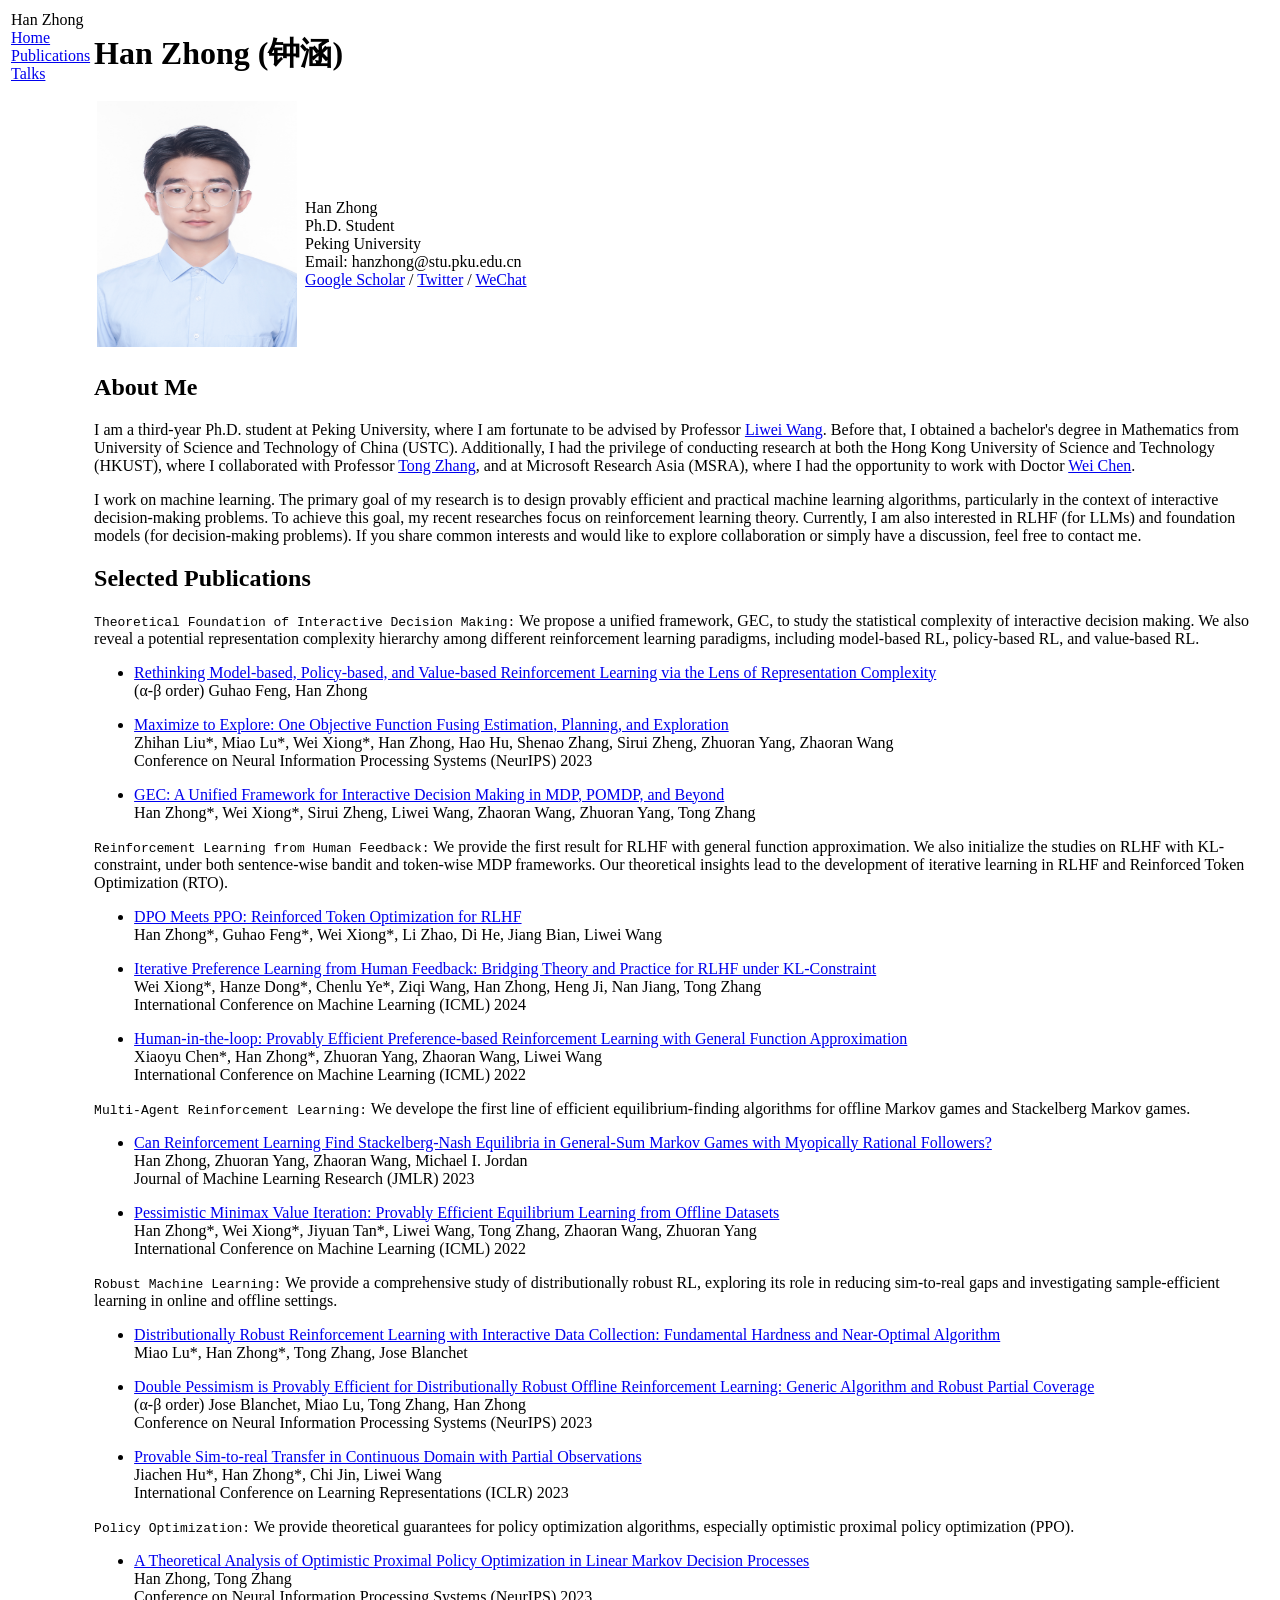
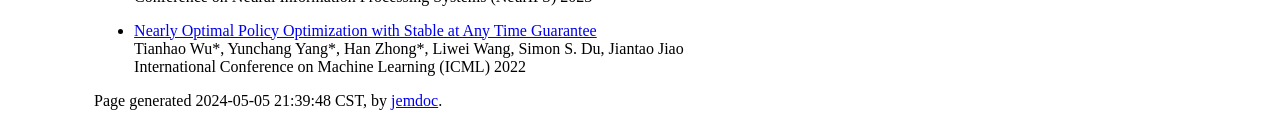
==== index.html @ 0d51f4cb "Add files via upload" ====
<!DOCTYPE html PUBLIC "-//W3C//DTD XHTML 1.1//EN"
  "http://www.w3.org/TR/xhtml11/DTD/xhtml11.dtd">
<html xmlns="http://www.w3.org/1999/xhtml" xml:lang="en">
<head>
<meta name="generator" content="jemdoc, see http://jemdoc.jaboc.net/" />
<meta http-equiv="Content-Type" content="text/html;charset=utf-8" />
<link rel="stylesheet" href="jemdoc.css" type="text/css" />
<title>Han Zhong (钟涵)</title>
</head>
<body>
<table summary="Table for page layout." id="tlayout">
<tr valign="top">
<td id="layout-menu">
<div class="menu-category">Han Zhong</div>
<div class="menu-item"><a href="index.html" class="current">Home</a></div>
<div class="menu-item"><a href="publications.html">Publications</a></div>
<div class="menu-item"><a href="talks.html">Talks</a></div>
</td>
<td id="layout-content">
<div id="toptitle">
<h1>Han Zhong (钟涵)</h1>
</div>
<table class="imgtable"><tr><td>
<img src="photo.jpg" alt="alt text" width="200px" height="246px" />&nbsp;</td>
<td align="left"><p><br /> <br />
Han Zhong <br /> 
Ph.D. Student <br /> 
Peking University <br /> 
Email: hanzhong@stu.pku.edu.cn <br /> 
<a href="https://scholar.google.com/citations?user=Bk5q_pAAAAAJ&amp;hl=en">Google Scholar</a> / <a href="https://twitter.com/han_zhong1">Twitter</a> / <a href="Wechat.jpeg">WeChat</a></p>
</td></tr></table>
<h2>About Me </h2>
<p>I am a third-year Ph.D. student at Peking University, where I am fortunate to be advised by Professor <a href="http://www.liweiwang-pku.com">Liwei Wang</a>. Before that, I obtained a bachelor's degree in Mathematics from University of Science and Technology of China (USTC). Additionally, I had the privilege of conducting research at both the Hong Kong University of Science and Technology (HKUST), where I collaborated with Professor <a href="http://tongzhang-ml.org/">Tong Zhang</a>, and at Microsoft Research Asia (MSRA), where I had the opportunity to work with Doctor <a href="https://www.microsoft.com/en-us/research/people/weic/">Wei Chen</a>.</p>
<p>I work on machine learning. The primary goal of my research is to design provably efficient and practical machine learning algorithms, particularly in the context of interactive decision-making problems. To achieve this goal, my recent researches focus on reinforcement learning theory. Currently, I am also interested in RLHF (for LLMs) and foundation models (for decision-making problems). If you share common interests and would like to explore collaboration or simply have a discussion, feel free to contact me.</p>
<h2>Selected Publications</h2>
<p><tt>Theoretical Foundation of Interactive Decision Making:</tt> We propose a unified framework, GEC, to study the statistical complexity of interactive decision making. We also reveal a potential representation complexity hierarchy among different reinforcement learning paradigms, including model-based RL, policy-based RL, and value-based RL.</p>
<ul>
<li><p><a href="https://arxiv.org/abs/2312.17248">Rethinking Model-based, Policy-based, and Value-based Reinforcement Learning via the Lens of Representation Complexity</a> <br /> 
(α-β order) Guhao Feng, Han Zhong  <br /> </p>
</li>
</ul>
<ul>
<li><p><a href="https://arxiv.org/abs/2305.18258">Maximize to Explore: One Objective Function Fusing Estimation, Planning, and Exploration</a> <br /> 
Zhihan Liu*, Miao Lu*, Wei Xiong*, Han Zhong, Hao Hu, Shenao Zhang, Sirui Zheng, Zhuoran Yang, Zhaoran Wang <br /> 
Conference on Neural Information Processing Systems (NeurIPS) 2023</p>
</li>
</ul>
<ul>
<li><p><a href="https://arxiv.org/abs/2211.01962">GEC: A Unified Framework for Interactive Decision Making in MDP, POMDP, and Beyond</a> <br />
Han Zhong*, Wei Xiong*, Sirui Zheng, Liwei Wang, Zhaoran Wang, Zhuoran Yang, Tong Zhang <br /></p>
</li>
</ul>
<p><tt>Reinforcement Learning from Human Feedback:</tt> We provide the first result for RLHF with general function approximation. We also initialize the studies on RLHF with KL-constraint, under both sentence-wise bandit and token-wise MDP frameworks. Our theoretical insights lead to the development of iterative learning in RLHF and Reinforced Token Optimization (RTO).</p>
<ul>
<li><p><a href="https://arxiv.org/abs/2404.18922">DPO Meets PPO: Reinforced Token Optimization for RLHF</a> <br /> 
Han Zhong*, Guhao Feng*, Wei Xiong*, Li Zhao, Di He, Jiang Bian, Liwei Wang <br /> </p>
</li>
</ul>
<ul>
<li><p><a href="https://arxiv.org/abs/2312.11456">Iterative Preference Learning from Human Feedback: Bridging Theory and Practice for RLHF under KL-Constraint</a> <br /> 
Wei Xiong*, Hanze Dong*, Chenlu Ye*, Ziqi Wang, Han Zhong, Heng Ji, Nan Jiang, Tong Zhang <br />
International Conference on Machine Learning (ICML) 2024 <br /></p>
</li>
</ul>
<ul>
<li><p><a href="https://arxiv.org/abs/2205.11140">Human-in-the-loop: Provably Efficient Preference-based Reinforcement Learning with General Function Approximation</a> <br /> 
Xiaoyu Chen*, Han Zhong*, Zhuoran Yang, Zhaoran Wang, Liwei Wang <br />
International Conference on Machine Learning (ICML) 2022 <br /> </p>
</li>
</ul>
<p><tt>Multi-Agent Reinforcement Learning:</tt> We develope the first line of efficient equilibrium-finding algorithms for offline Markov games and Stackelberg Markov games.</p>
<ul>
<li><p><a href="https://arxiv.org/abs/2112.13521">Can Reinforcement Learning Find Stackelberg-Nash Equilibria in General-Sum Markov Games with Myopically Rational Followers?</a> <br />
Han Zhong, Zhuoran Yang, Zhaoran Wang, Michael I. Jordan <br /> 
Journal of Machine Learning Research (JMLR) 2023 <br /></p>
</li>
</ul>
<ul>
<li><p><a href="https://arxiv.org/abs/2202.07511">Pessimistic Minimax Value Iteration: Provably Efficient Equilibrium Learning from Offline Datasets</a> <br />
Han Zhong*, Wei Xiong*, Jiyuan Tan*, Liwei Wang, Tong Zhang, Zhaoran Wang, Zhuoran Yang <br />
International Conference on Machine Learning (ICML) 2022 <br /> </p>
</li>
</ul>
<p><tt>Robust Machine Learning:</tt> We provide a comprehensive study of distributionally robust RL, exploring its role in reducing sim-to-real gaps and investigating sample-efficient learning in online and offline settings.</p>
<ul>
<li><p><a href="https://arxiv.org/abs/2404.03578">Distributionally Robust Reinforcement Learning with Interactive Data Collection: Fundamental Hardness and Near-Optimal Algorithm</a> <br /> 
Miao Lu*, Han Zhong*, Tong Zhang, Jose Blanchet <br /> </p>
</li>
</ul>
<ul>
<li><p><a href="https://arxiv.org/abs/2305.09659">Double Pessimism is Provably Efficient for Distributionally Robust Offline Reinforcement Learning: Generic Algorithm and Robust Partial Coverage</a>  <br /> 
(α-β order) Jose Blanchet, Miao Lu, Tong Zhang, Han Zhong <br /> 
Conference on Neural Information Processing Systems (NeurIPS) 2023 <br /> </p>
</li>
</ul>
<ul>
<li><p><a href="https://arxiv.org/abs/2210.15598">Provable Sim-to-real Transfer in Continuous Domain with Partial Observations</a> <br /> 
Jiachen Hu*, Han Zhong*, Chi Jin, Liwei Wang <br />
International Conference on Learning Representations (ICLR) 2023 <br /> </p>
</li>
</ul>
<p><tt>Policy Optimization:</tt> We provide theoretical guarantees for policy optimization algorithms, especially optimistic proximal policy optimization (PPO). </p>
<ul>
<li><p><a href="https://arxiv.org/abs/2305.08841">A Theoretical Analysis of Optimistic Proximal Policy Optimization in Linear Markov Decision Processes</a> <br />
Han Zhong, Tong Zhang <br /> 
Conference on Neural Information Processing Systems (NeurIPS) 2023 <br /> </p>
</li>
</ul>
<ul>
<li><p><a href="https://arxiv.org/abs/2112.10935">Nearly Optimal Policy Optimization with Stable at Any Time Guarantee</a> <br />
Tianhao Wu*, Yunchang Yang*, Han Zhong*, Liwei Wang, Simon S. Du, Jiantao Jiao <br />
International Conference on Machine Learning (ICML) 2022 </p>
</li>
</ul>
<div id="footer">
<div id="footer-text">
Page generated 2024-05-05 21:39:48 CST, by <a href="http://jemdoc.jaboc.net/">jemdoc</a>.
</div>
</div>
</td>
</tr>
</table>
</body>
</html>
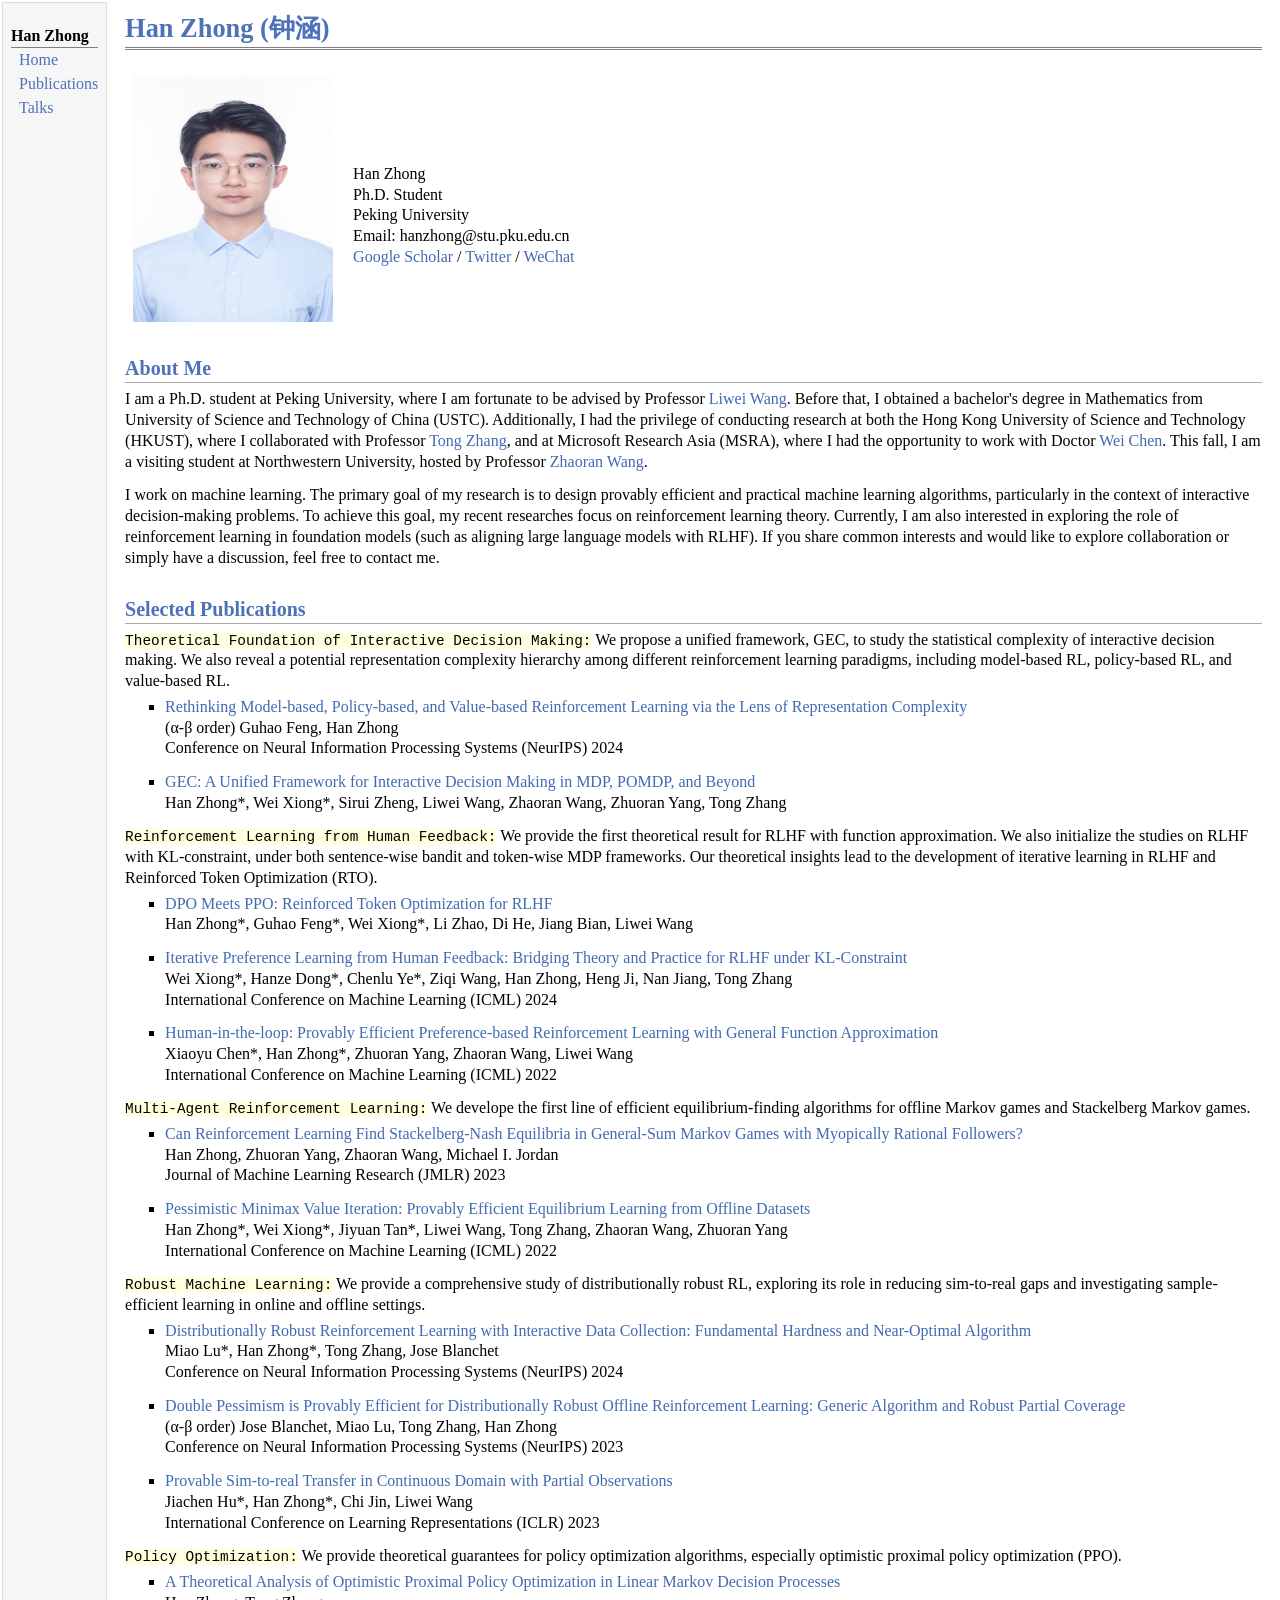
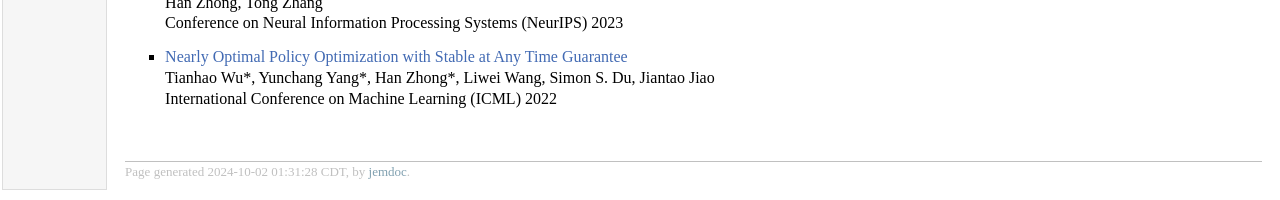
==== commit 97675f17: "Add files via upload" ====
--- a/index.html
+++ b/index.html
@@ -12,7 +12,7 @@
 <tr valign="top">
 <td id="layout-menu">
 <div class="menu-category">Han Zhong</div>
-<div class="menu-item"><a href="index.html" class="current">Home</a></div>
+<div class="menu-item"><a href="index.html">Home</a></div>
 <div class="menu-item"><a href="publications.html">Publications</a></div>
 <div class="menu-item"><a href="talks.html">Talks</a></div>
 </td>
@@ -30,19 +30,14 @@
 <a href="https://scholar.google.com/citations?user=Bk5q_pAAAAAJ&amp;hl=en">Google Scholar</a> / <a href="https://twitter.com/han_zhong1">Twitter</a> / <a href="Wechat.jpeg">WeChat</a></p>
 </td></tr></table>
 <h2>About Me </h2>
-<p>I am a third-year Ph.D. student at Peking University, where I am fortunate to be advised by Professor <a href="http://www.liweiwang-pku.com">Liwei Wang</a>. Before that, I obtained a bachelor's degree in Mathematics from University of Science and Technology of China (USTC). Additionally, I had the privilege of conducting research at both the Hong Kong University of Science and Technology (HKUST), where I collaborated with Professor <a href="http://tongzhang-ml.org/">Tong Zhang</a>, and at Microsoft Research Asia (MSRA), where I had the opportunity to work with Doctor <a href="https://www.microsoft.com/en-us/research/people/weic/">Wei Chen</a>.</p>
-<p>I work on machine learning. The primary goal of my research is to design provably efficient and practical machine learning algorithms, particularly in the context of interactive decision-making problems. To achieve this goal, my recent researches focus on reinforcement learning theory. Currently, I am also interested in RLHF (for LLMs) and foundation models (for decision-making problems). If you share common interests and would like to explore collaboration or simply have a discussion, feel free to contact me.</p>
+<p>I am a Ph.D. student at Peking University, where I am fortunate to be advised by Professor <a href="http://www.liweiwang-pku.com">Liwei Wang</a>. Before that, I obtained a bachelor's degree in Mathematics from University of Science and Technology of China (USTC). Additionally, I had the privilege of conducting research at both the Hong Kong University of Science and Technology (HKUST), where I collaborated with Professor <a href="http://tongzhang-ml.org/">Tong Zhang</a>, and at Microsoft Research Asia (MSRA), where I had the opportunity to work with Doctor <a href="https://www.microsoft.com/en-us/research/people/weic/">Wei Chen</a>. This fall, I am a visiting student at Northwestern University, hosted by Professor <a href="https://zhaoranwang.github.io/">Zhaoran Wang</a>.</p>
+<p>I work on machine learning. The primary goal of my research is to design provably efficient and practical machine learning algorithms, particularly in the context of interactive decision-making problems. To achieve this goal, my recent researches focus on reinforcement learning theory. Currently, I am also interested in exploring the role of reinforcement learning in foundation models (such as aligning large language models with RLHF). If you share common interests and would like to explore collaboration or simply have a discussion, feel free to contact me.</p>
 <h2>Selected Publications</h2>
 <p><tt>Theoretical Foundation of Interactive Decision Making:</tt> We propose a unified framework, GEC, to study the statistical complexity of interactive decision making. We also reveal a potential representation complexity hierarchy among different reinforcement learning paradigms, including model-based RL, policy-based RL, and value-based RL.</p>
 <ul>
 <li><p><a href="https://arxiv.org/abs/2312.17248">Rethinking Model-based, Policy-based, and Value-based Reinforcement Learning via the Lens of Representation Complexity</a> <br /> 
-(α-β order) Guhao Feng, Han Zhong  <br /> </p>
-</li>
-</ul>
-<ul>
-<li><p><a href="https://arxiv.org/abs/2305.18258">Maximize to Explore: One Objective Function Fusing Estimation, Planning, and Exploration</a> <br /> 
-Zhihan Liu*, Miao Lu*, Wei Xiong*, Han Zhong, Hao Hu, Shenao Zhang, Sirui Zheng, Zhuoran Yang, Zhaoran Wang <br /> 
-Conference on Neural Information Processing Systems (NeurIPS) 2023</p>
+(α-β order) Guhao Feng, Han Zhong  <br /> 
+Conference on Neural Information Processing Systems (NeurIPS) 2024 <br /> </p>
 </li>
 </ul>
 <ul>
@@ -50,7 +45,7 @@
 Han Zhong*, Wei Xiong*, Sirui Zheng, Liwei Wang, Zhaoran Wang, Zhuoran Yang, Tong Zhang <br /></p>
 </li>
 </ul>
-<p><tt>Reinforcement Learning from Human Feedback:</tt> We provide the first result for RLHF with general function approximation. We also initialize the studies on RLHF with KL-constraint, under both sentence-wise bandit and token-wise MDP frameworks. Our theoretical insights lead to the development of iterative learning in RLHF and Reinforced Token Optimization (RTO).</p>
+<p><tt>Reinforcement Learning from Human Feedback:</tt> We provide the first theoretical result for RLHF with function approximation. We also initialize the studies on RLHF with KL-constraint, under both sentence-wise bandit and token-wise MDP frameworks. Our theoretical insights lead to the development of iterative learning in RLHF and Reinforced Token Optimization (RTO).</p>
 <ul>
 <li><p><a href="https://arxiv.org/abs/2404.18922">DPO Meets PPO: Reinforced Token Optimization for RLHF</a> <br /> 
 Han Zhong*, Guhao Feng*, Wei Xiong*, Li Zhao, Di He, Jiang Bian, Liwei Wang <br /> </p>
@@ -84,7 +79,8 @@
 <p><tt>Robust Machine Learning:</tt> We provide a comprehensive study of distributionally robust RL, exploring its role in reducing sim-to-real gaps and investigating sample-efficient learning in online and offline settings.</p>
 <ul>
 <li><p><a href="https://arxiv.org/abs/2404.03578">Distributionally Robust Reinforcement Learning with Interactive Data Collection: Fundamental Hardness and Near-Optimal Algorithm</a> <br /> 
-Miao Lu*, Han Zhong*, Tong Zhang, Jose Blanchet <br /> </p>
+Miao Lu*, Han Zhong*, Tong Zhang, Jose Blanchet <br /> 
+Conference on Neural Information Processing Systems (NeurIPS) 2024 <br /> </p>
 </li>
 </ul>
 <ul>
@@ -114,7 +110,7 @@
 </ul>
 <div id="footer">
 <div id="footer-text">
-Page generated 2024-05-05 21:39:48 CST, by <a href="http://jemdoc.jaboc.net/">jemdoc</a>.
+Page generated 2024-10-02 01:31:28 CDT, by <a href="http://jemdoc.jaboc.net/">jemdoc</a>.
 </div>
 </div>
 </td>
--- a/jemdoc.css
+++ b/jemdoc.css
@@ -0,0 +1,367 @@
+/* Default css file for jemdoc. */
+
+table#tlayout {
+    border: none;
+    border-collapse: separate;
+    background: white;
+}
+
+body {
+	background: white;
+	font-family: Georgia, serif;
+	padding-bottom: 8px;
+	margin: 0;
+}
+
+#layout-menu {
+	background: #f6f6f6;
+	border: 1px solid #dddddd;
+	padding-top: 0.5em;
+	padding-left: 8px;
+	padding-right: 8px;
+	font-size: 1.0em;
+	width: auto;
+	white-space: nowrap;
+    text-align: left;
+    vertical-align: top;
+}
+
+#layout-menu td {
+	background: #f4f4f4;
+    vertical-align: top;
+}
+
+#layout-content {
+	padding-top: 0.0em;
+	padding-left: 1.0em;
+	padding-right: 1.0em;
+    border: none;
+    background: white;
+    text-align: left;
+    vertical-align: top;
+}
+
+#layout-menu a {
+	line-height: 1.5em;
+	margin-left: 0.5em;
+}
+
+tt {
+    background: #ffffdd;
+}
+
+pre, tt {
+	font-size: 90%;
+	font-family: monaco, monospace;
+}
+
+a, a > tt {
+	color: #426ab3;
+	text-decoration: none;
+}
+
+a:hover {
+	border-bottom: 1px gray dotted;
+}
+
+#layout-menu a.current:link, #layout-menu a.current:visited {
+	color: #444693;
+	border-bottom: 1px gray solid;
+}
+#layout-menu a:link, #layout-menu a:visited, #layout-menu a:hover {
+	color: #4e72b8;
+	text-decoration: none;
+}
+#layout-menu a:hover {
+	text-decoration: none;
+}
+
+div.menu-category {
+	border-bottom: 1px solid gray;
+	margin-top: 0.8em;
+	padding-top: 0.2em;
+	padding-bottom: 0.1em;
+	font-weight: bold;
+}
+
+div.menu-item {
+	padding-left: 16px;
+	text-indent: -16px;
+}
+
+div#toptitle {
+	padding-bottom: 0.2em;
+	margin-bottom: 1.5em;
+	border-bottom: 3px double gray;
+}
+
+/* Reduce space if we begin the page with a title. */
+div#toptitle + h2, div#toptitle + h3 {
+	margin-top: -0.7em;
+}
+
+div#subtitle {
+	margin-top: 0.0em;
+	margin-bottom: 0.0em;
+	padding-top: 0em;
+	padding-bottom: 0.1em;
+}
+
+em {
+	font-style: italic;
+}
+
+strong {
+	font-weight: bold;
+}
+
+
+h1, h2, h3 {
+	color: #4e72b8;
+	margin-top: 0.7em;
+	margin-bottom: 0.3em;
+	padding-bottom: 0.2em;
+	line-height: 1.0;
+	padding-top: 0.5em;
+	border-bottom: 1px solid #aaaaaa;
+}
+
+h1 {
+	font-size: 165%;
+}
+
+h2 {
+	padding-top: 0.8em;
+	font-size: 125%;
+}
+
+h2 + h3 {
+    padding-top: 0.2em;
+}
+
+h3 {
+	font-size: 110%;
+	border-bottom: none;
+}
+
+p {
+	margin-top: 0.0em;
+	margin-bottom: 0.8em;
+	padding: 0;
+	line-height: 1.3;
+}
+
+pre {
+	padding: 0;
+	margin: 0;
+}
+
+div#footer {
+	font-size: small;
+	border-top: 1px solid #c0c0c0;
+	padding-top: 0.1em;
+	margin-top: 4.0em;
+	color: #c0c0c0;
+}
+
+div#footer a {
+	color: #80a0b0;
+}
+
+div#footer-text {
+	float: left;
+	padding-bottom: 8px;
+}
+
+ul, ol, dl {
+	margin-top: 0.2em;
+	padding-top: 0;
+	margin-bottom: 0.8em;
+}
+
+dt {
+	margin-top: 0.5em;
+	margin-bottom: 0;
+}
+
+dl {
+	margin-left: 20px;
+}
+
+dd {
+	color: #222222;
+}
+
+dd > *:first-child {
+	margin-top: 0;
+}
+
+ul {
+	list-style-position: outside;
+	list-style-type: square;
+}
+
+p + ul, p + ol {
+	margin-top: -0.5em;
+}
+
+li ul, li ol {
+	margin-top: -0.3em;
+}
+
+ol {
+	list-style-position: outside;
+	list-style-type: decimal;
+}
+
+li p, dd p {
+	margin-bottom: 0.3em;
+}
+
+
+ol ol {
+	list-style-type: lower-alpha;
+}
+
+ol ol ol {
+	list-style-type: lower-roman;
+}
+
+p + div.codeblock {
+	margin-top: -0.6em;
+}
+
+div.codeblock, div.infoblock {
+	margin-right: 0%;
+	margin-top: 1.2em;
+	margin-bottom: 1.3em;
+}
+
+div.blocktitle {
+	font-weight: bold;
+	color: #c63c26;
+	margin-top: 1.2em;
+	margin-bottom: 0.1em;
+}
+
+div.blockcontent {
+	border: 1px solid silver;
+	padding: 0.3em 0.5em;
+}
+
+div.infoblock > div.blockcontent {
+	background: #ffffee;
+}
+
+div.blockcontent p + ul, div.blockcontent p + ol {
+	margin-top: 0.4em;
+}
+
+div.infoblock p {
+	margin-bottom: 0em;
+}
+
+div.infoblock li p, div.infoblock dd p {
+	margin-bottom: 0.5em;
+}
+
+div.infoblock p + p {
+	margin-top: 0.8em;
+}
+
+div.codeblock > div.blockcontent {
+	background: #f6f6f6;
+}
+
+span.pycommand {
+	color: #000070;
+}
+
+span.statement {
+	color: #008800;
+}
+span.builtin {
+	color: #000088;
+}
+span.special {
+	color: #990000;
+}
+span.operator {
+	color: #880000;
+}
+span.error {
+	color: #aa0000;
+}
+span.comment, span.comment > *, span.string, span.string > * {
+	color: #606060;
+}
+
+@media print {
+	#layout-menu { display: none; }
+}
+
+#fwtitle {
+	margin: 2px;
+}
+
+#fwtitle #toptitle {
+	padding-left: 0.5em;
+	margin-bottom: 0.5em;
+}
+
+#layout-content h1:first-child, #layout-content h2:first-child, #layout-content h3:first-child {
+	margin-top: -0.7em;
+}
+
+div#toptitle h1, #layout-content div#toptitle h1 {
+	margin-bottom: 0.0em;
+	padding-bottom: 0.1em;
+	padding-top: 0;
+	margin-top: 0.5em;
+	border-bottom: none;
+}
+
+img.eq {
+	padding: 0;
+	padding-left: 0.1em;
+	padding-right: 0.1em;
+	margin: 0;
+}
+
+img.eqwl {
+	padding-left: 2em;
+	padding-top: 0.6em;
+	padding-bottom: 0.2em;
+	margin: 0;
+}
+
+table {
+    border: 2px solid black;
+    border-collapse: collapse;
+}
+
+td {
+    padding: 2px;
+    padding-left: 0.5em;
+    padding-right: 0.5em;
+    text-align: center;
+    border: 1px solid gray;
+}
+
+table + table {
+    margin-top: 1em;
+}
+
+tr.heading {
+    font-weight: bold;
+    border-bottom: 2px solid black;
+}
+
+img {
+    border: none;
+}
+
+table.imgtable, table.imgtable td {
+    border: none;
+    text-align: left;
+}
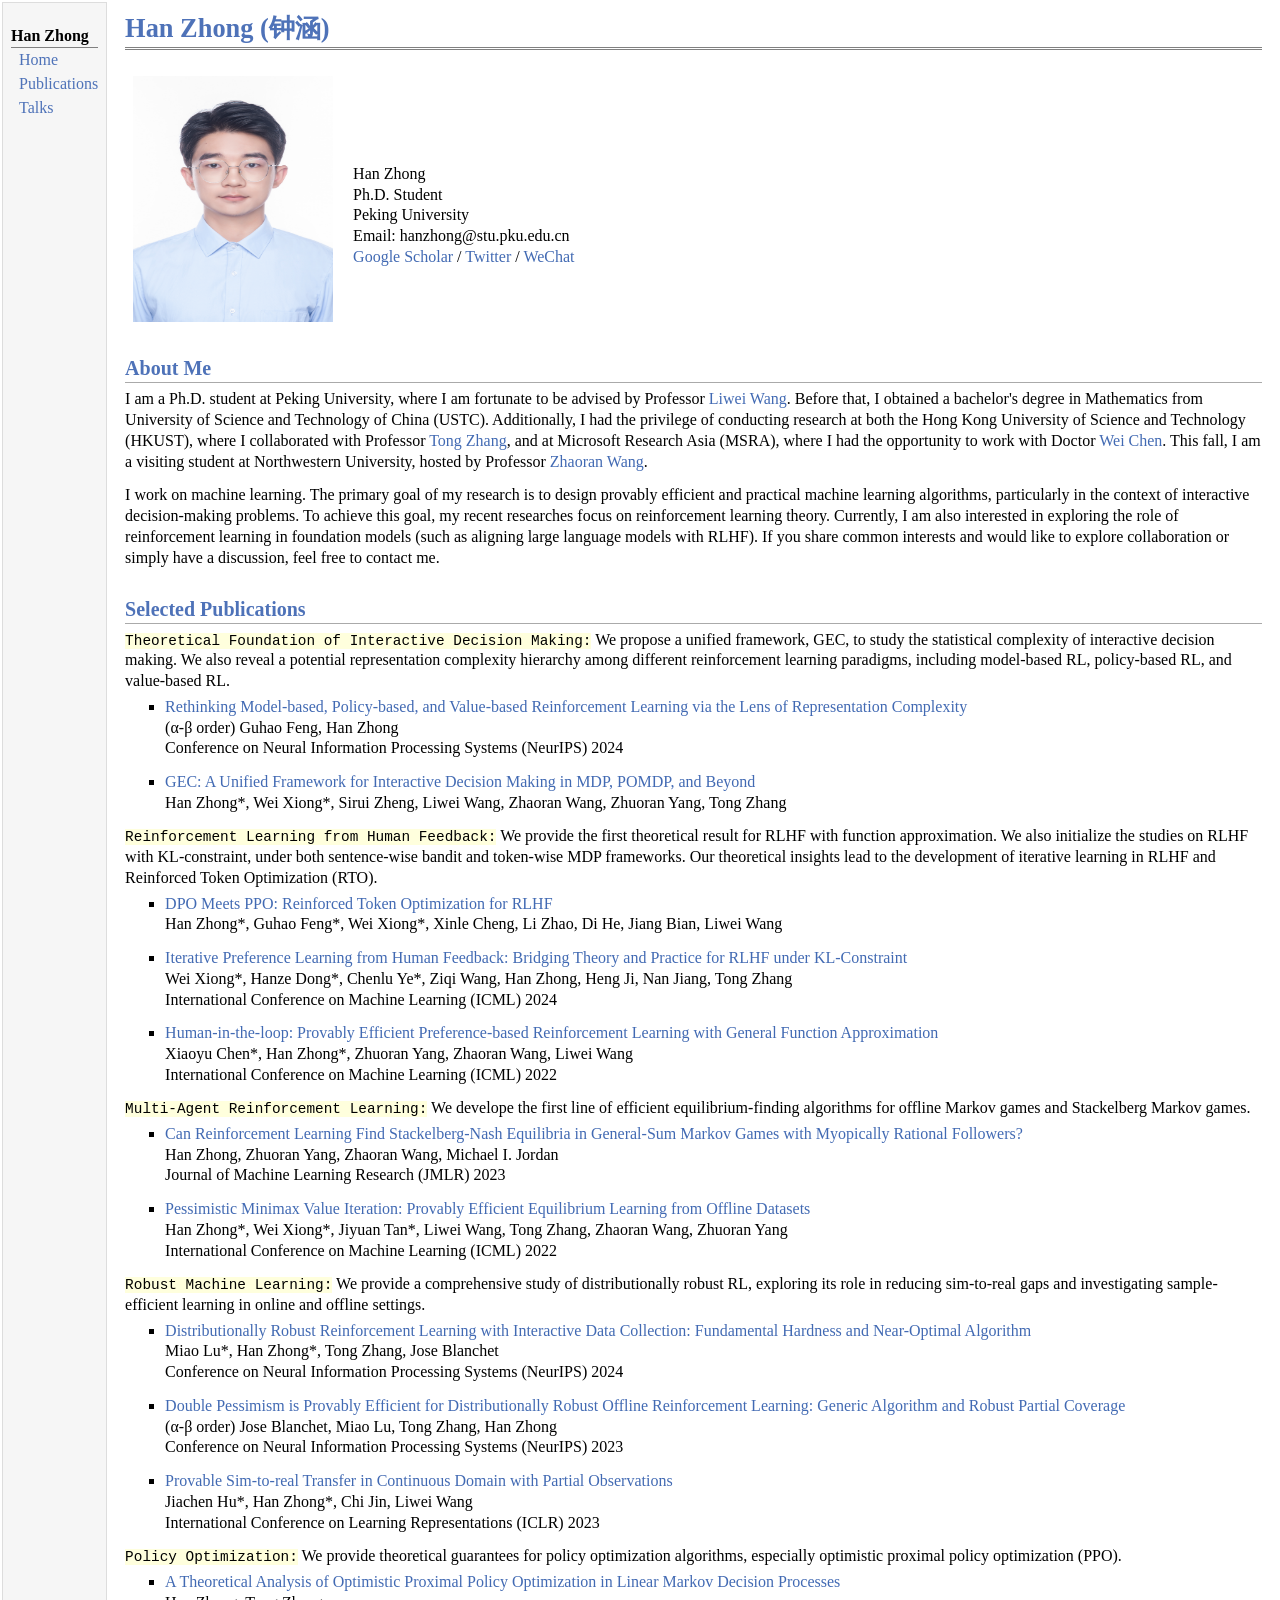
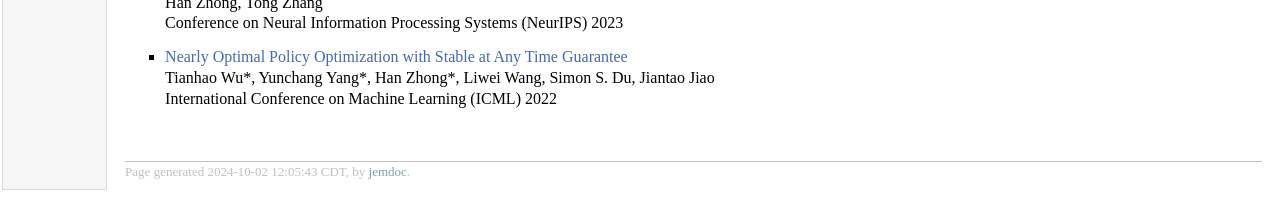
==== commit f6a2e5c4: "Add files via upload" ====
--- a/index.html
+++ b/index.html
@@ -48,7 +48,7 @@
 <p><tt>Reinforcement Learning from Human Feedback:</tt> We provide the first theoretical result for RLHF with function approximation. We also initialize the studies on RLHF with KL-constraint, under both sentence-wise bandit and token-wise MDP frameworks. Our theoretical insights lead to the development of iterative learning in RLHF and Reinforced Token Optimization (RTO).</p>
 <ul>
 <li><p><a href="https://arxiv.org/abs/2404.18922">DPO Meets PPO: Reinforced Token Optimization for RLHF</a> <br /> 
-Han Zhong*, Guhao Feng*, Wei Xiong*, Li Zhao, Di He, Jiang Bian, Liwei Wang <br /> </p>
+Han Zhong*, Guhao Feng*, Wei Xiong*, Xinle Cheng, Li Zhao, Di He, Jiang Bian, Liwei Wang <br /> </p>
 </li>
 </ul>
 <ul>
@@ -110,7 +110,7 @@
 </ul>
 <div id="footer">
 <div id="footer-text">
-Page generated 2024-10-02 01:31:28 CDT, by <a href="http://jemdoc.jaboc.net/">jemdoc</a>.
+Page generated 2024-10-02 12:05:43 CDT, by <a href="http://jemdoc.jaboc.net/">jemdoc</a>.
 </div>
 </div>
 </td>
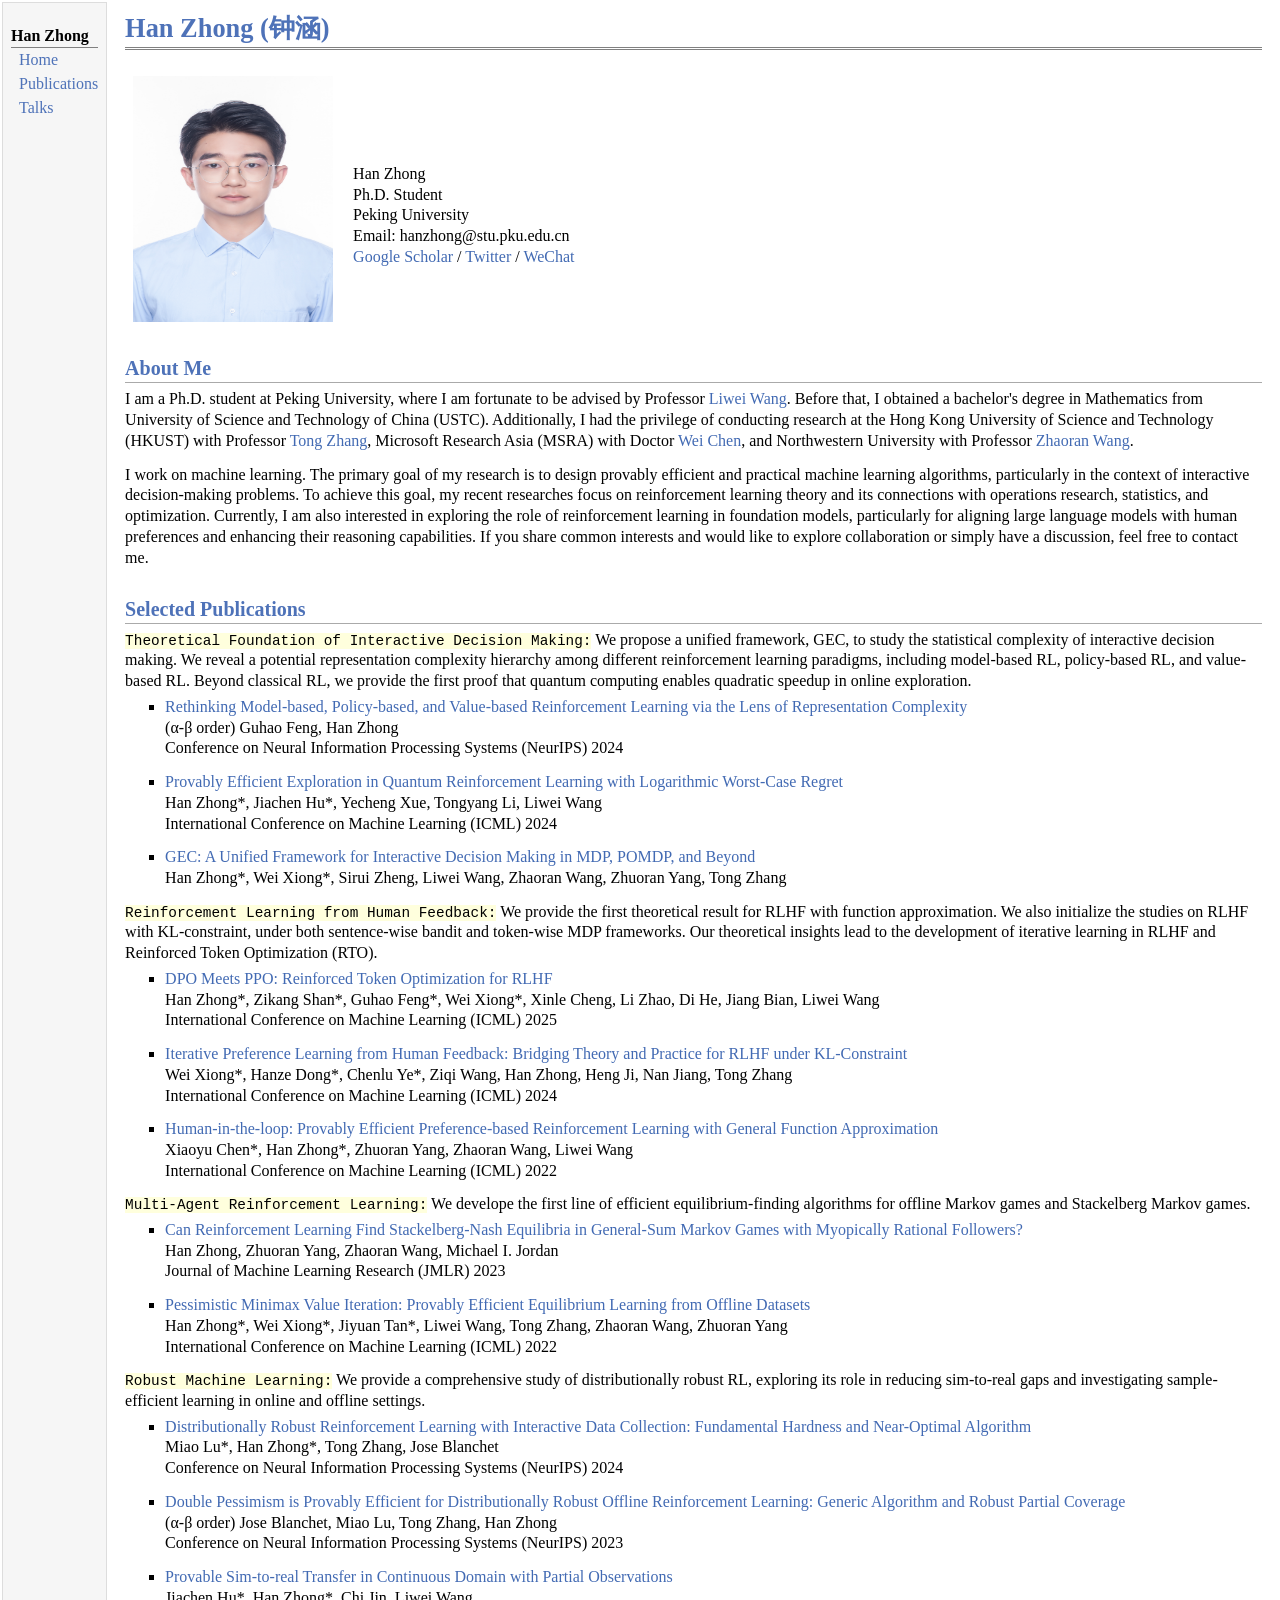
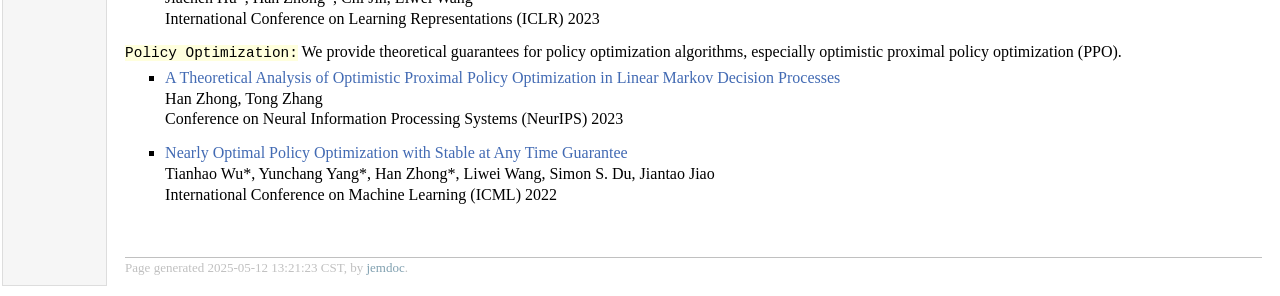
==== commit 48f0ccec: "Add files via upload" ====
--- a/index.html
+++ b/index.html
@@ -30,14 +30,20 @@
 <a href="https://scholar.google.com/citations?user=Bk5q_pAAAAAJ&amp;hl=en">Google Scholar</a> / <a href="https://twitter.com/han_zhong1">Twitter</a> / <a href="Wechat.jpeg">WeChat</a></p>
 </td></tr></table>
 <h2>About Me </h2>
-<p>I am a Ph.D. student at Peking University, where I am fortunate to be advised by Professor <a href="http://www.liweiwang-pku.com">Liwei Wang</a>. Before that, I obtained a bachelor's degree in Mathematics from University of Science and Technology of China (USTC). Additionally, I had the privilege of conducting research at both the Hong Kong University of Science and Technology (HKUST), where I collaborated with Professor <a href="http://tongzhang-ml.org/">Tong Zhang</a>, and at Microsoft Research Asia (MSRA), where I had the opportunity to work with Doctor <a href="https://www.microsoft.com/en-us/research/people/weic/">Wei Chen</a>. This fall, I am a visiting student at Northwestern University, hosted by Professor <a href="https://zhaoranwang.github.io/">Zhaoran Wang</a>.</p>
-<p>I work on machine learning. The primary goal of my research is to design provably efficient and practical machine learning algorithms, particularly in the context of interactive decision-making problems. To achieve this goal, my recent researches focus on reinforcement learning theory. Currently, I am also interested in exploring the role of reinforcement learning in foundation models (such as aligning large language models with RLHF). If you share common interests and would like to explore collaboration or simply have a discussion, feel free to contact me.</p>
+<p>I am a Ph.D. student at Peking University, where I am fortunate to be advised by Professor <a href="http://www.liweiwang-pku.com">Liwei Wang</a>. Before that, I obtained a bachelor's degree in Mathematics from University of Science and Technology of China (USTC). Additionally, I had the privilege of conducting research at the Hong Kong University of Science and Technology (HKUST) with Professor <a href="http://tongzhang-ml.org/">Tong Zhang</a>, Microsoft Research Asia (MSRA) with Doctor <a href="https://www.microsoft.com/en-us/research/people/weic/">Wei Chen</a>, and Northwestern University with Professor <a href="https://zhaoranwang.github.io/">Zhaoran Wang</a>.</p>
+<p>I work on machine learning. The primary goal of my research is to design provably efficient and practical machine learning algorithms, particularly in the context of interactive decision-making problems. To achieve this goal, my recent researches focus on reinforcement learning theory and its connections with operations research, statistics, and optimization. Currently, I am also interested in exploring the role of reinforcement learning in foundation models, particularly for aligning large language models with human preferences and enhancing their reasoning capabilities. If you share common interests and would like to explore collaboration or simply have a discussion, feel free to contact me.</p>
 <h2>Selected Publications</h2>
-<p><tt>Theoretical Foundation of Interactive Decision Making:</tt> We propose a unified framework, GEC, to study the statistical complexity of interactive decision making. We also reveal a potential representation complexity hierarchy among different reinforcement learning paradigms, including model-based RL, policy-based RL, and value-based RL.</p>
+<p><tt>Theoretical Foundation of Interactive Decision Making:</tt> We propose a unified framework, GEC, to study the statistical complexity of interactive decision making. We reveal a potential representation complexity hierarchy among different reinforcement learning paradigms, including model-based RL, policy-based RL, and value-based RL. Beyond classical RL, we provide the first proof that quantum computing enables quadratic speedup in online exploration.</p>
 <ul>
 <li><p><a href="https://arxiv.org/abs/2312.17248">Rethinking Model-based, Policy-based, and Value-based Reinforcement Learning via the Lens of Representation Complexity</a> <br /> 
 (α-β order) Guhao Feng, Han Zhong  <br /> 
 Conference on Neural Information Processing Systems (NeurIPS) 2024 <br /> </p>
+</li>
+</ul>
+<ul>
+<li><p><a href="https://arxiv.org/abs/2302.10796">Provably Efficient Exploration in Quantum Reinforcement Learning with Logarithmic Worst-Case Regret</a> <br /> 
+Han Zhong*, Jiachen Hu*, Yecheng Xue, Tongyang Li, Liwei Wang <br /> 
+International Conference on Machine Learning (ICML) 2024 <br /> </p>
 </li>
 </ul>
 <ul>
@@ -48,7 +54,8 @@
 <p><tt>Reinforcement Learning from Human Feedback:</tt> We provide the first theoretical result for RLHF with function approximation. We also initialize the studies on RLHF with KL-constraint, under both sentence-wise bandit and token-wise MDP frameworks. Our theoretical insights lead to the development of iterative learning in RLHF and Reinforced Token Optimization (RTO).</p>
 <ul>
 <li><p><a href="https://arxiv.org/abs/2404.18922">DPO Meets PPO: Reinforced Token Optimization for RLHF</a> <br /> 
-Han Zhong*, Guhao Feng*, Wei Xiong*, Xinle Cheng, Li Zhao, Di He, Jiang Bian, Liwei Wang <br /> </p>
+Han Zhong*, Zikang Shan*, Guhao Feng*, Wei Xiong*, Xinle Cheng, Li Zhao, Di He, Jiang Bian, Liwei Wang <br /> 
+International Conference on Machine Learning (ICML) 2025 <br /> </p>
 </li>
 </ul>
 <ul>
@@ -65,7 +72,7 @@
 </ul>
 <p><tt>Multi-Agent Reinforcement Learning:</tt> We develope the first line of efficient equilibrium-finding algorithms for offline Markov games and Stackelberg Markov games.</p>
 <ul>
-<li><p><a href="https://arxiv.org/abs/2112.13521">Can Reinforcement Learning Find Stackelberg-Nash Equilibria in General-Sum Markov Games with Myopically Rational Followers?</a> <br />
+<li><p><a href="https://www.jmlr.org/papers/volume24/22-0203/22-0203.pdf">Can Reinforcement Learning Find Stackelberg-Nash Equilibria in General-Sum Markov Games with Myopically Rational Followers?</a> <br />
 Han Zhong, Zhuoran Yang, Zhaoran Wang, Michael I. Jordan <br /> 
 Journal of Machine Learning Research (JMLR) 2023 <br /></p>
 </li>
@@ -110,7 +117,7 @@
 </ul>
 <div id="footer">
 <div id="footer-text">
-Page generated 2024-10-02 12:05:43 CDT, by <a href="http://jemdoc.jaboc.net/">jemdoc</a>.
+Page generated 2025-05-12 13:21:23 CST, by <a href="http://jemdoc.jaboc.net/">jemdoc</a>.
 </div>
 </div>
 </td>
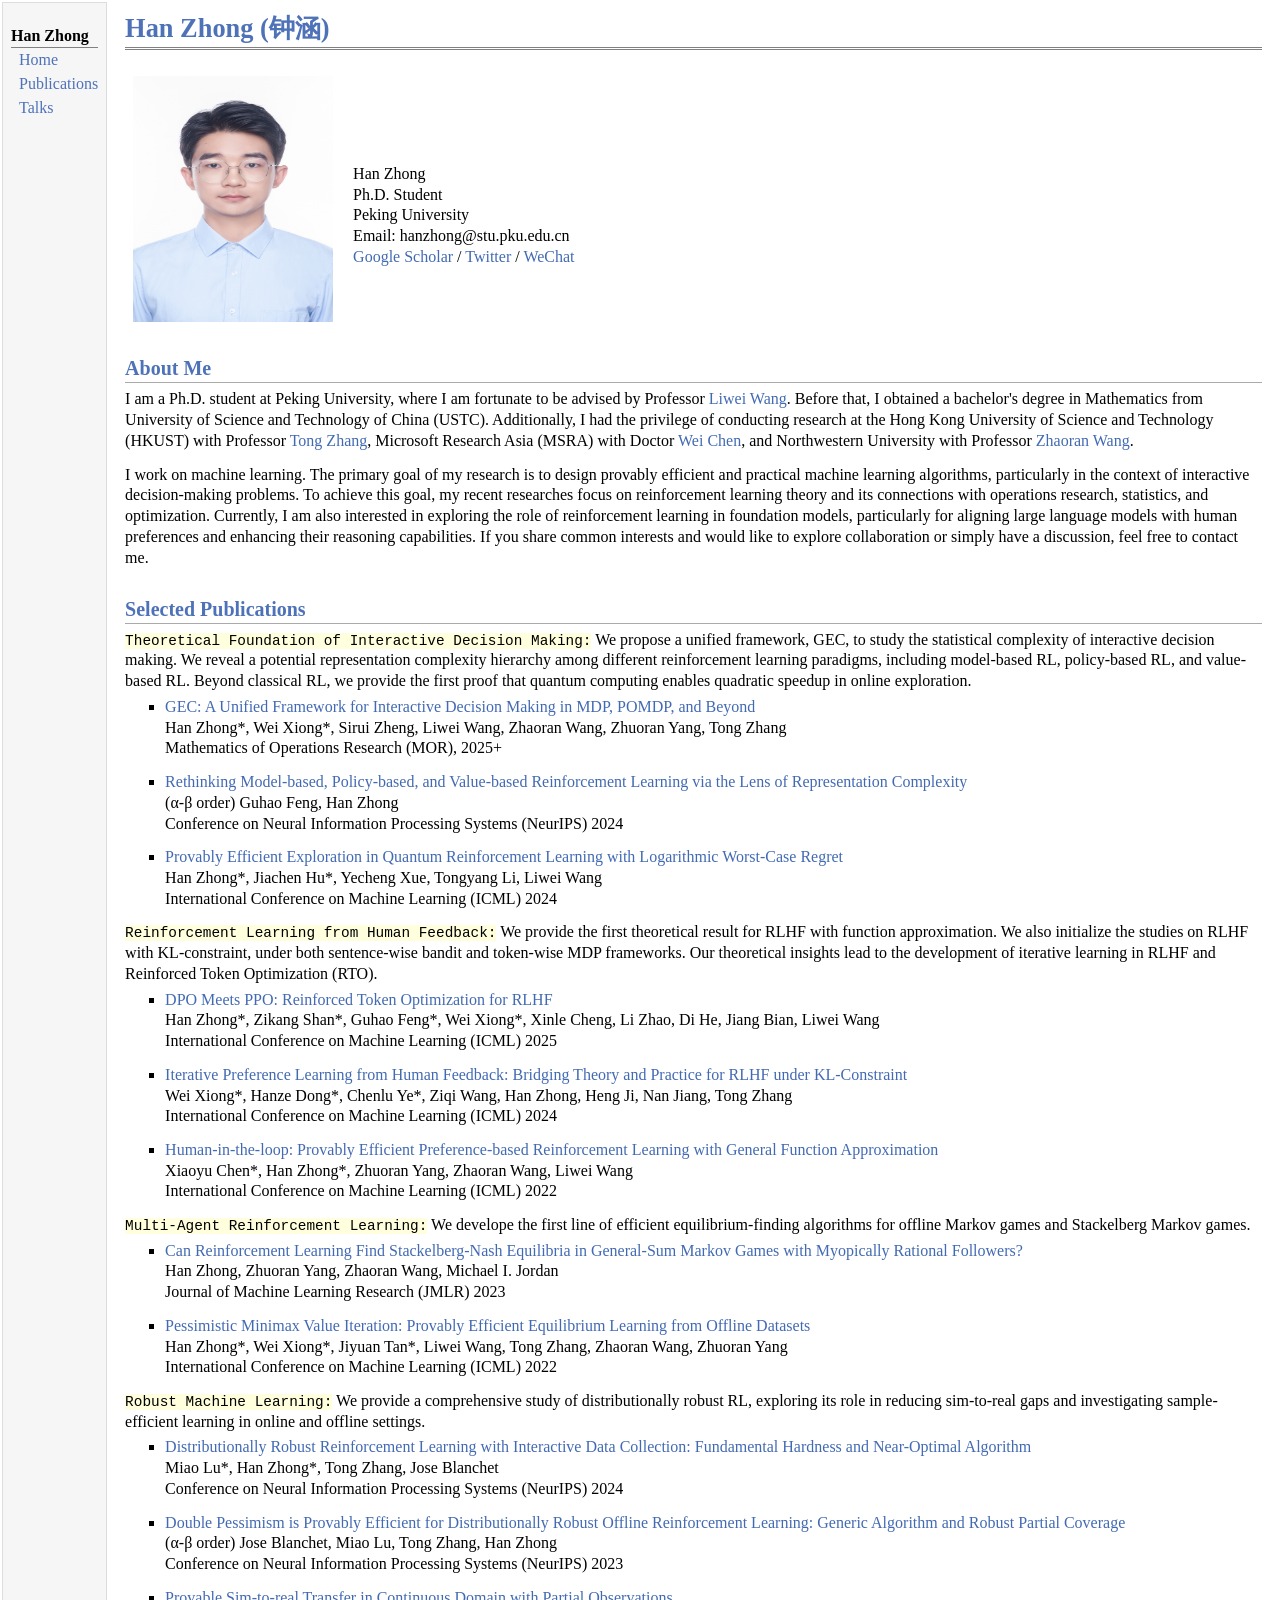
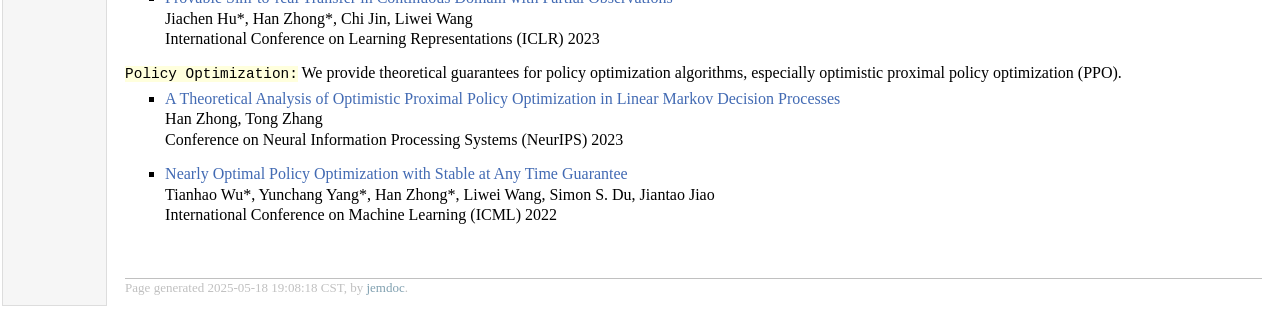
==== commit 2be56e69: "Add files via upload" ====
--- a/index.html
+++ b/index.html
@@ -35,6 +35,12 @@
 <h2>Selected Publications</h2>
 <p><tt>Theoretical Foundation of Interactive Decision Making:</tt> We propose a unified framework, GEC, to study the statistical complexity of interactive decision making. We reveal a potential representation complexity hierarchy among different reinforcement learning paradigms, including model-based RL, policy-based RL, and value-based RL. Beyond classical RL, we provide the first proof that quantum computing enables quadratic speedup in online exploration.</p>
 <ul>
+<li><p><a href="https://arxiv.org/abs/2211.01962">GEC: A Unified Framework for Interactive Decision Making in MDP, POMDP, and Beyond</a> <br />
+Han Zhong*, Wei Xiong*, Sirui Zheng, Liwei Wang, Zhaoran Wang, Zhuoran Yang, Tong Zhang <br />
+Mathematics of Operations Research (MOR), 2025+ <br /></p>
+</li>
+</ul>
+<ul>
 <li><p><a href="https://arxiv.org/abs/2312.17248">Rethinking Model-based, Policy-based, and Value-based Reinforcement Learning via the Lens of Representation Complexity</a> <br /> 
 (α-β order) Guhao Feng, Han Zhong  <br /> 
 Conference on Neural Information Processing Systems (NeurIPS) 2024 <br /> </p>
@@ -43,12 +49,7 @@
 <ul>
 <li><p><a href="https://arxiv.org/abs/2302.10796">Provably Efficient Exploration in Quantum Reinforcement Learning with Logarithmic Worst-Case Regret</a> <br /> 
 Han Zhong*, Jiachen Hu*, Yecheng Xue, Tongyang Li, Liwei Wang <br /> 
-International Conference on Machine Learning (ICML) 2024 <br /> </p>
-</li>
-</ul>
-<ul>
-<li><p><a href="https://arxiv.org/abs/2211.01962">GEC: A Unified Framework for Interactive Decision Making in MDP, POMDP, and Beyond</a> <br />
-Han Zhong*, Wei Xiong*, Sirui Zheng, Liwei Wang, Zhaoran Wang, Zhuoran Yang, Tong Zhang <br /></p>
+International Conference on Machine Learning (ICML) 2024 </p>
 </li>
 </ul>
 <p><tt>Reinforcement Learning from Human Feedback:</tt> We provide the first theoretical result for RLHF with function approximation. We also initialize the studies on RLHF with KL-constraint, under both sentence-wise bandit and token-wise MDP frameworks. Our theoretical insights lead to the development of iterative learning in RLHF and Reinforced Token Optimization (RTO).</p>
@@ -117,7 +118,7 @@
 </ul>
 <div id="footer">
 <div id="footer-text">
-Page generated 2025-05-12 13:21:23 CST, by <a href="http://jemdoc.jaboc.net/">jemdoc</a>.
+Page generated 2025-05-18 19:08:18 CST, by <a href="http://jemdoc.jaboc.net/">jemdoc</a>.
 </div>
 </div>
 </td>
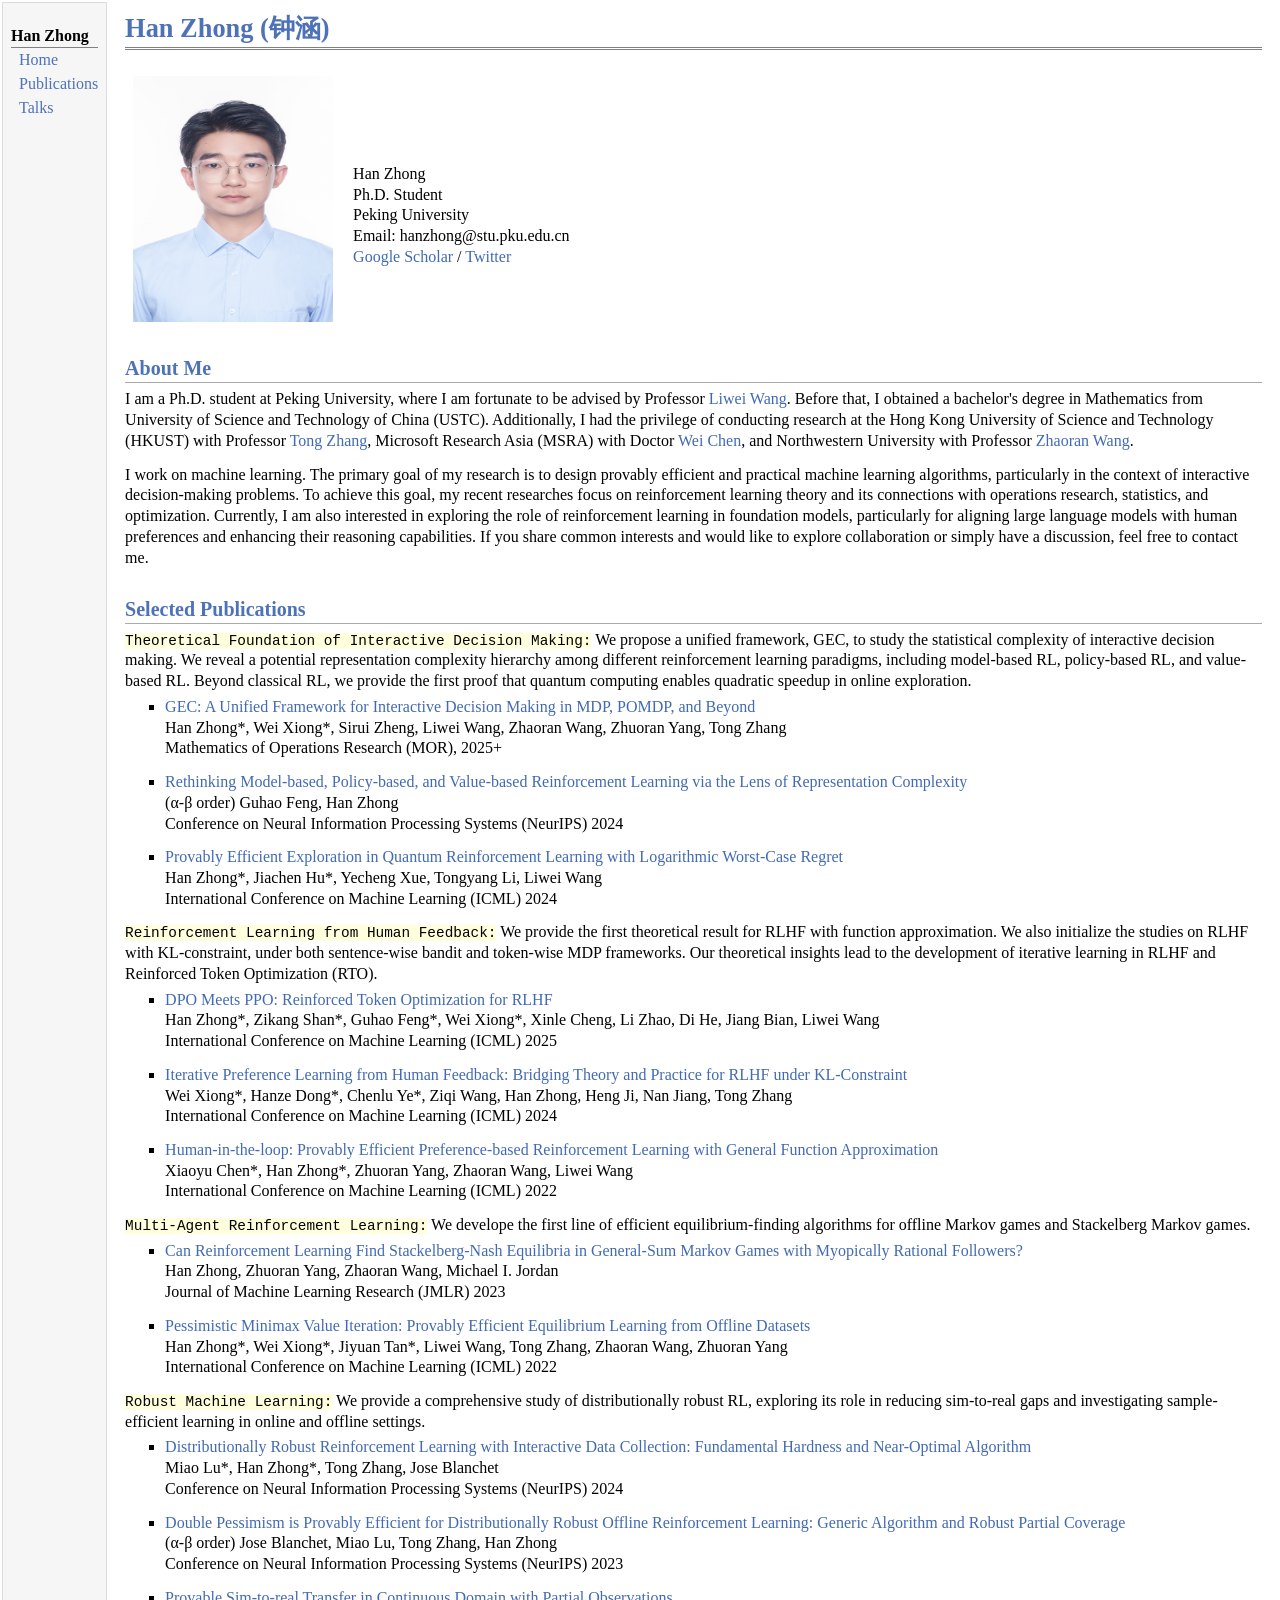
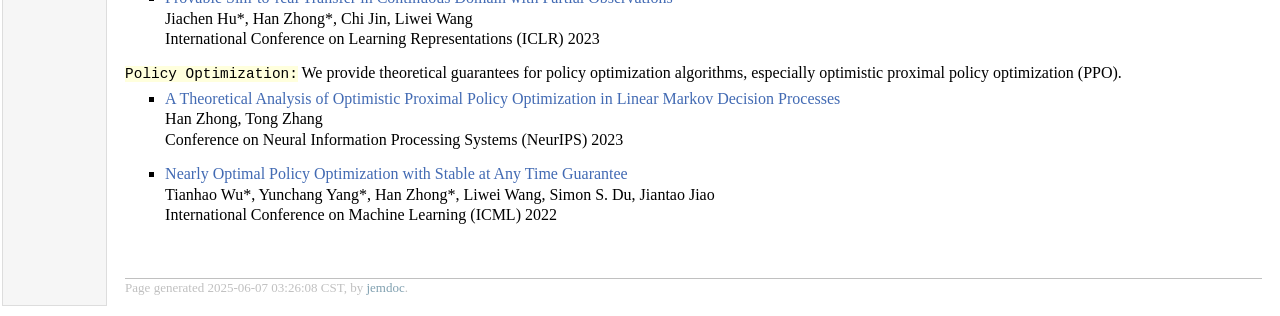
==== commit 4859b905: "Add files via upload" ====
--- a/index.html
+++ b/index.html
@@ -27,7 +27,7 @@
 Ph.D. Student <br /> 
 Peking University <br /> 
 Email: hanzhong@stu.pku.edu.cn <br /> 
-<a href="https://scholar.google.com/citations?user=Bk5q_pAAAAAJ&amp;hl=en">Google Scholar</a> / <a href="https://twitter.com/han_zhong1">Twitter</a> / <a href="Wechat.jpeg">WeChat</a></p>
+<a href="https://scholar.google.com/citations?user=Bk5q_pAAAAAJ&amp;hl=en">Google Scholar</a> / <a href="https://twitter.com/han_zhong1">Twitter</a> </p>
 </td></tr></table>
 <h2>About Me </h2>
 <p>I am a Ph.D. student at Peking University, where I am fortunate to be advised by Professor <a href="http://www.liweiwang-pku.com">Liwei Wang</a>. Before that, I obtained a bachelor's degree in Mathematics from University of Science and Technology of China (USTC). Additionally, I had the privilege of conducting research at the Hong Kong University of Science and Technology (HKUST) with Professor <a href="http://tongzhang-ml.org/">Tong Zhang</a>, Microsoft Research Asia (MSRA) with Doctor <a href="https://www.microsoft.com/en-us/research/people/weic/">Wei Chen</a>, and Northwestern University with Professor <a href="https://zhaoranwang.github.io/">Zhaoran Wang</a>.</p>
@@ -118,7 +118,7 @@
 </ul>
 <div id="footer">
 <div id="footer-text">
-Page generated 2025-05-18 19:08:18 CST, by <a href="http://jemdoc.jaboc.net/">jemdoc</a>.
+Page generated 2025-06-07 03:26:08 CST, by <a href="http://jemdoc.jaboc.net/">jemdoc</a>.
 </div>
 </div>
 </td>
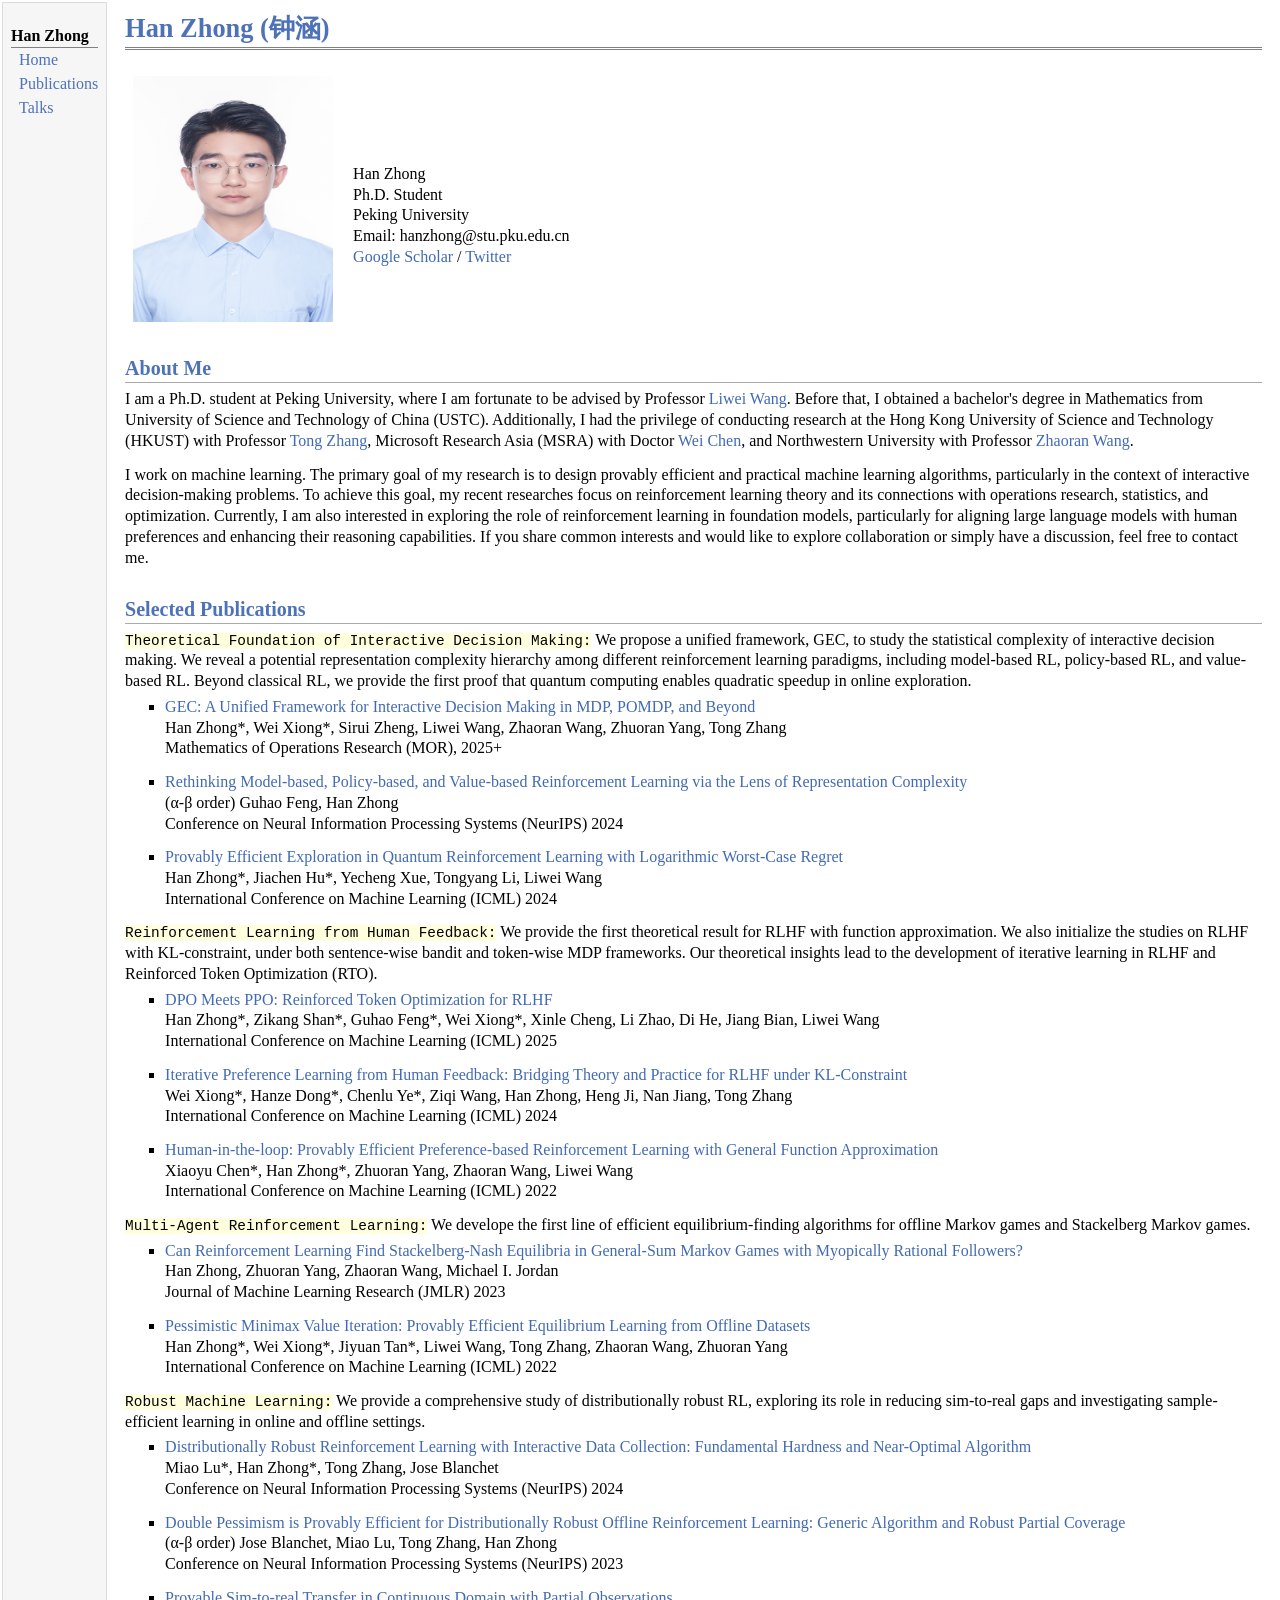
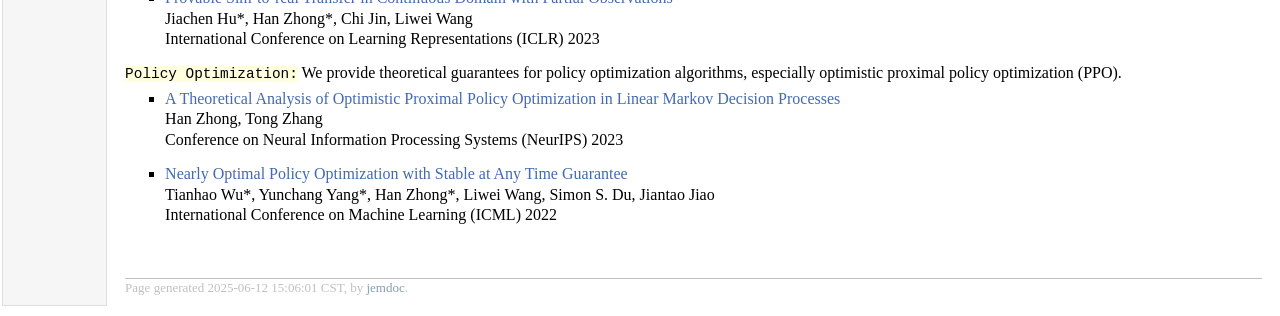
==== commit ec0018ef: "Add files via upload" ====
--- a/index.html
+++ b/index.html
@@ -35,38 +35,38 @@
 <h2>Selected Publications</h2>
 <p><tt>Theoretical Foundation of Interactive Decision Making:</tt> We propose a unified framework, GEC, to study the statistical complexity of interactive decision making. We reveal a potential representation complexity hierarchy among different reinforcement learning paradigms, including model-based RL, policy-based RL, and value-based RL. Beyond classical RL, we provide the first proof that quantum computing enables quadratic speedup in online exploration.</p>
 <ul>
-<li><p><a href="https://arxiv.org/abs/2211.01962">GEC: A Unified Framework for Interactive Decision Making in MDP, POMDP, and Beyond</a> <br />
+<li><p><a href="https://arxiv.org/pdf/2211.01962">GEC: A Unified Framework for Interactive Decision Making in MDP, POMDP, and Beyond</a> <br />
 Han Zhong*, Wei Xiong*, Sirui Zheng, Liwei Wang, Zhaoran Wang, Zhuoran Yang, Tong Zhang <br />
 Mathematics of Operations Research (MOR), 2025+ <br /></p>
 </li>
 </ul>
 <ul>
-<li><p><a href="https://arxiv.org/abs/2312.17248">Rethinking Model-based, Policy-based, and Value-based Reinforcement Learning via the Lens of Representation Complexity</a> <br /> 
+<li><p><a href="https://arxiv.org/pdf/2312.17248">Rethinking Model-based, Policy-based, and Value-based Reinforcement Learning via the Lens of Representation Complexity</a> <br /> 
 (α-β order) Guhao Feng, Han Zhong  <br /> 
 Conference on Neural Information Processing Systems (NeurIPS) 2024 <br /> </p>
 </li>
 </ul>
 <ul>
-<li><p><a href="https://arxiv.org/abs/2302.10796">Provably Efficient Exploration in Quantum Reinforcement Learning with Logarithmic Worst-Case Regret</a> <br /> 
+<li><p><a href="https://arxiv.org/pdf/2302.10796">Provably Efficient Exploration in Quantum Reinforcement Learning with Logarithmic Worst-Case Regret</a> <br /> 
 Han Zhong*, Jiachen Hu*, Yecheng Xue, Tongyang Li, Liwei Wang <br /> 
 International Conference on Machine Learning (ICML) 2024 </p>
 </li>
 </ul>
 <p><tt>Reinforcement Learning from Human Feedback:</tt> We provide the first theoretical result for RLHF with function approximation. We also initialize the studies on RLHF with KL-constraint, under both sentence-wise bandit and token-wise MDP frameworks. Our theoretical insights lead to the development of iterative learning in RLHF and Reinforced Token Optimization (RTO).</p>
 <ul>
-<li><p><a href="https://arxiv.org/abs/2404.18922">DPO Meets PPO: Reinforced Token Optimization for RLHF</a> <br /> 
+<li><p><a href="https://arxiv.org/pdf/2404.18922">DPO Meets PPO: Reinforced Token Optimization for RLHF</a> <br /> 
 Han Zhong*, Zikang Shan*, Guhao Feng*, Wei Xiong*, Xinle Cheng, Li Zhao, Di He, Jiang Bian, Liwei Wang <br /> 
 International Conference on Machine Learning (ICML) 2025 <br /> </p>
 </li>
 </ul>
 <ul>
-<li><p><a href="https://arxiv.org/abs/2312.11456">Iterative Preference Learning from Human Feedback: Bridging Theory and Practice for RLHF under KL-Constraint</a> <br /> 
+<li><p><a href="https://arxiv.org/pdf/2312.11456">Iterative Preference Learning from Human Feedback: Bridging Theory and Practice for RLHF under KL-Constraint</a> <br /> 
 Wei Xiong*, Hanze Dong*, Chenlu Ye*, Ziqi Wang, Han Zhong, Heng Ji, Nan Jiang, Tong Zhang <br />
 International Conference on Machine Learning (ICML) 2024 <br /></p>
 </li>
 </ul>
 <ul>
-<li><p><a href="https://arxiv.org/abs/2205.11140">Human-in-the-loop: Provably Efficient Preference-based Reinforcement Learning with General Function Approximation</a> <br /> 
+<li><p><a href="https://arxiv.org/pdf/2205.11140">Human-in-the-loop: Provably Efficient Preference-based Reinforcement Learning with General Function Approximation</a> <br /> 
 Xiaoyu Chen*, Han Zhong*, Zhuoran Yang, Zhaoran Wang, Liwei Wang <br />
 International Conference on Machine Learning (ICML) 2022 <br /> </p>
 </li>
@@ -79,46 +79,46 @@
 </li>
 </ul>
 <ul>
-<li><p><a href="https://arxiv.org/abs/2202.07511">Pessimistic Minimax Value Iteration: Provably Efficient Equilibrium Learning from Offline Datasets</a> <br />
+<li><p><a href="https://arxiv.org/pdf/2202.07511">Pessimistic Minimax Value Iteration: Provably Efficient Equilibrium Learning from Offline Datasets</a> <br />
 Han Zhong*, Wei Xiong*, Jiyuan Tan*, Liwei Wang, Tong Zhang, Zhaoran Wang, Zhuoran Yang <br />
 International Conference on Machine Learning (ICML) 2022 <br /> </p>
 </li>
 </ul>
 <p><tt>Robust Machine Learning:</tt> We provide a comprehensive study of distributionally robust RL, exploring its role in reducing sim-to-real gaps and investigating sample-efficient learning in online and offline settings.</p>
 <ul>
-<li><p><a href="https://arxiv.org/abs/2404.03578">Distributionally Robust Reinforcement Learning with Interactive Data Collection: Fundamental Hardness and Near-Optimal Algorithm</a> <br /> 
+<li><p><a href="https://arxiv.org/pdf/2404.03578">Distributionally Robust Reinforcement Learning with Interactive Data Collection: Fundamental Hardness and Near-Optimal Algorithm</a> <br /> 
 Miao Lu*, Han Zhong*, Tong Zhang, Jose Blanchet <br /> 
 Conference on Neural Information Processing Systems (NeurIPS) 2024 <br /> </p>
 </li>
 </ul>
 <ul>
-<li><p><a href="https://arxiv.org/abs/2305.09659">Double Pessimism is Provably Efficient for Distributionally Robust Offline Reinforcement Learning: Generic Algorithm and Robust Partial Coverage</a>  <br /> 
+<li><p><a href="https://arxiv.org/pdf/2305.09659">Double Pessimism is Provably Efficient for Distributionally Robust Offline Reinforcement Learning: Generic Algorithm and Robust Partial Coverage</a>  <br /> 
 (α-β order) Jose Blanchet, Miao Lu, Tong Zhang, Han Zhong <br /> 
 Conference on Neural Information Processing Systems (NeurIPS) 2023 <br /> </p>
 </li>
 </ul>
 <ul>
-<li><p><a href="https://arxiv.org/abs/2210.15598">Provable Sim-to-real Transfer in Continuous Domain with Partial Observations</a> <br /> 
+<li><p><a href="https://arxiv.org/pdf/2210.15598">Provable Sim-to-real Transfer in Continuous Domain with Partial Observations</a> <br /> 
 Jiachen Hu*, Han Zhong*, Chi Jin, Liwei Wang <br />
 International Conference on Learning Representations (ICLR) 2023 <br /> </p>
 </li>
 </ul>
 <p><tt>Policy Optimization:</tt> We provide theoretical guarantees for policy optimization algorithms, especially optimistic proximal policy optimization (PPO). </p>
 <ul>
-<li><p><a href="https://arxiv.org/abs/2305.08841">A Theoretical Analysis of Optimistic Proximal Policy Optimization in Linear Markov Decision Processes</a> <br />
+<li><p><a href="https://arxiv.org/pdf/2305.08841">A Theoretical Analysis of Optimistic Proximal Policy Optimization in Linear Markov Decision Processes</a> <br />
 Han Zhong, Tong Zhang <br /> 
 Conference on Neural Information Processing Systems (NeurIPS) 2023 <br /> </p>
 </li>
 </ul>
 <ul>
-<li><p><a href="https://arxiv.org/abs/2112.10935">Nearly Optimal Policy Optimization with Stable at Any Time Guarantee</a> <br />
+<li><p><a href="https://arxiv.org/pdf/2112.10935">Nearly Optimal Policy Optimization with Stable at Any Time Guarantee</a> <br />
 Tianhao Wu*, Yunchang Yang*, Han Zhong*, Liwei Wang, Simon S. Du, Jiantao Jiao <br />
 International Conference on Machine Learning (ICML) 2022 </p>
 </li>
 </ul>
 <div id="footer">
 <div id="footer-text">
-Page generated 2025-06-07 03:26:08 CST, by <a href="http://jemdoc.jaboc.net/">jemdoc</a>.
+Page generated 2025-06-12 15:06:01 CST, by <a href="http://jemdoc.jaboc.net/">jemdoc</a>.
 </div>
 </div>
 </td>
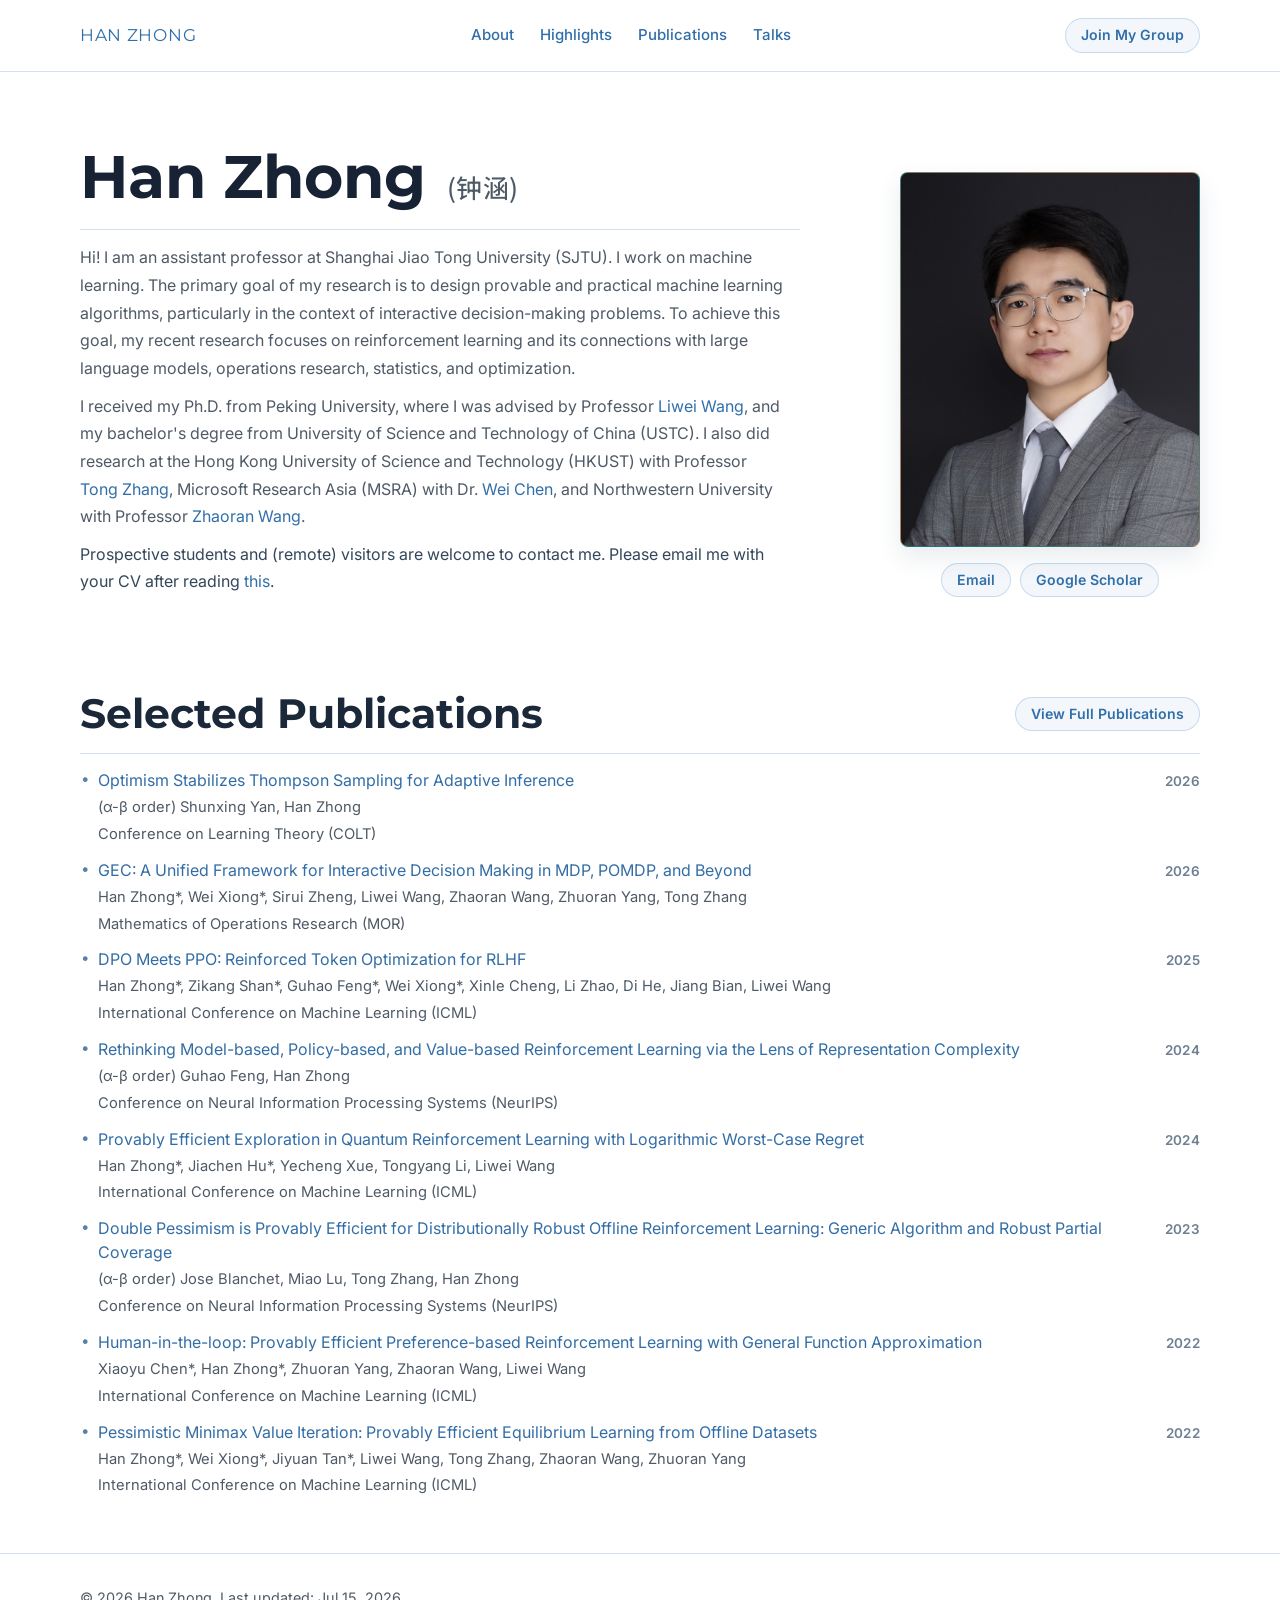
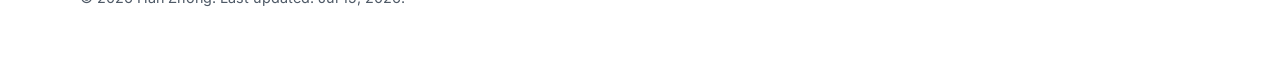
==== commit a4406cc2: "Replace academic homepage" ====
--- a/index.html
+++ b/index.html
@@ -1,128 +1,83 @@
-<!DOCTYPE html PUBLIC "-//W3C//DTD XHTML 1.1//EN"
-  "http://www.w3.org/TR/xhtml11/DTD/xhtml11.dtd">
-<html xmlns="http://www.w3.org/1999/xhtml" xml:lang="en">
-<head>
-<meta name="generator" content="jemdoc, see http://jemdoc.jaboc.net/" />
-<meta http-equiv="Content-Type" content="text/html;charset=utf-8" />
-<link rel="stylesheet" href="jemdoc.css" type="text/css" />
-<title>Han Zhong (钟涵)</title>
-</head>
-<body>
-<table summary="Table for page layout." id="tlayout">
-<tr valign="top">
-<td id="layout-menu">
-<div class="menu-category">Han Zhong</div>
-<div class="menu-item"><a href="index.html">Home</a></div>
-<div class="menu-item"><a href="publications.html">Publications</a></div>
-<div class="menu-item"><a href="talks.html">Talks</a></div>
-</td>
-<td id="layout-content">
-<div id="toptitle">
-<h1>Han Zhong (钟涵)</h1>
-</div>
-<table class="imgtable"><tr><td>
-<img src="photo.jpg" alt="alt text" width="200px" height="246px" />&nbsp;</td>
-<td align="left"><p><br /> <br />
-Han Zhong <br /> 
-Ph.D. Student <br /> 
-Peking University <br /> 
-Email: hanzhong@stu.pku.edu.cn <br /> 
-<a href="https://scholar.google.com/citations?user=Bk5q_pAAAAAJ&amp;hl=en">Google Scholar</a> / <a href="https://twitter.com/han_zhong1">Twitter</a> </p>
-</td></tr></table>
-<h2>About Me </h2>
-<p>I am a Ph.D. student at Peking University, where I am fortunate to be advised by Professor <a href="http://www.liweiwang-pku.com">Liwei Wang</a>. Before that, I obtained a bachelor's degree in Mathematics from University of Science and Technology of China (USTC). Additionally, I had the privilege of conducting research at the Hong Kong University of Science and Technology (HKUST) with Professor <a href="http://tongzhang-ml.org/">Tong Zhang</a>, Microsoft Research Asia (MSRA) with Doctor <a href="https://www.microsoft.com/en-us/research/people/weic/">Wei Chen</a>, and Northwestern University with Professor <a href="https://zhaoranwang.github.io/">Zhaoran Wang</a>.</p>
-<p>I work on machine learning. The primary goal of my research is to design provably efficient and practical machine learning algorithms, particularly in the context of interactive decision-making problems. To achieve this goal, my recent researches focus on reinforcement learning theory and its connections with operations research, statistics, and optimization. Currently, I am also interested in exploring the role of reinforcement learning in foundation models, particularly for aligning large language models with human preferences and enhancing their reasoning capabilities. If you share common interests and would like to explore collaboration or simply have a discussion, feel free to contact me.</p>
-<h2>Selected Publications</h2>
-<p><tt>Theoretical Foundation of Interactive Decision Making:</tt> We propose a unified framework, GEC, to study the statistical complexity of interactive decision making. We reveal a potential representation complexity hierarchy among different reinforcement learning paradigms, including model-based RL, policy-based RL, and value-based RL. Beyond classical RL, we provide the first proof that quantum computing enables quadratic speedup in online exploration.</p>
-<ul>
-<li><p><a href="https://arxiv.org/pdf/2211.01962">GEC: A Unified Framework for Interactive Decision Making in MDP, POMDP, and Beyond</a> <br />
-Han Zhong*, Wei Xiong*, Sirui Zheng, Liwei Wang, Zhaoran Wang, Zhuoran Yang, Tong Zhang <br />
-Mathematics of Operations Research (MOR), 2025+ <br /></p>
-</li>
-</ul>
-<ul>
-<li><p><a href="https://arxiv.org/pdf/2312.17248">Rethinking Model-based, Policy-based, and Value-based Reinforcement Learning via the Lens of Representation Complexity</a> <br /> 
-(α-β order) Guhao Feng, Han Zhong  <br /> 
-Conference on Neural Information Processing Systems (NeurIPS) 2024 <br /> </p>
-</li>
-</ul>
-<ul>
-<li><p><a href="https://arxiv.org/pdf/2302.10796">Provably Efficient Exploration in Quantum Reinforcement Learning with Logarithmic Worst-Case Regret</a> <br /> 
-Han Zhong*, Jiachen Hu*, Yecheng Xue, Tongyang Li, Liwei Wang <br /> 
-International Conference on Machine Learning (ICML) 2024 </p>
-</li>
-</ul>
-<p><tt>Reinforcement Learning from Human Feedback:</tt> We provide the first theoretical result for RLHF with function approximation. We also initialize the studies on RLHF with KL-constraint, under both sentence-wise bandit and token-wise MDP frameworks. Our theoretical insights lead to the development of iterative learning in RLHF and Reinforced Token Optimization (RTO).</p>
-<ul>
-<li><p><a href="https://arxiv.org/pdf/2404.18922">DPO Meets PPO: Reinforced Token Optimization for RLHF</a> <br /> 
-Han Zhong*, Zikang Shan*, Guhao Feng*, Wei Xiong*, Xinle Cheng, Li Zhao, Di He, Jiang Bian, Liwei Wang <br /> 
-International Conference on Machine Learning (ICML) 2025 <br /> </p>
-</li>
-</ul>
-<ul>
-<li><p><a href="https://arxiv.org/pdf/2312.11456">Iterative Preference Learning from Human Feedback: Bridging Theory and Practice for RLHF under KL-Constraint</a> <br /> 
-Wei Xiong*, Hanze Dong*, Chenlu Ye*, Ziqi Wang, Han Zhong, Heng Ji, Nan Jiang, Tong Zhang <br />
-International Conference on Machine Learning (ICML) 2024 <br /></p>
-</li>
-</ul>
-<ul>
-<li><p><a href="https://arxiv.org/pdf/2205.11140">Human-in-the-loop: Provably Efficient Preference-based Reinforcement Learning with General Function Approximation</a> <br /> 
-Xiaoyu Chen*, Han Zhong*, Zhuoran Yang, Zhaoran Wang, Liwei Wang <br />
-International Conference on Machine Learning (ICML) 2022 <br /> </p>
-</li>
-</ul>
-<p><tt>Multi-Agent Reinforcement Learning:</tt> We develope the first line of efficient equilibrium-finding algorithms for offline Markov games and Stackelberg Markov games.</p>
-<ul>
-<li><p><a href="https://www.jmlr.org/papers/volume24/22-0203/22-0203.pdf">Can Reinforcement Learning Find Stackelberg-Nash Equilibria in General-Sum Markov Games with Myopically Rational Followers?</a> <br />
-Han Zhong, Zhuoran Yang, Zhaoran Wang, Michael I. Jordan <br /> 
-Journal of Machine Learning Research (JMLR) 2023 <br /></p>
-</li>
-</ul>
-<ul>
-<li><p><a href="https://arxiv.org/pdf/2202.07511">Pessimistic Minimax Value Iteration: Provably Efficient Equilibrium Learning from Offline Datasets</a> <br />
-Han Zhong*, Wei Xiong*, Jiyuan Tan*, Liwei Wang, Tong Zhang, Zhaoran Wang, Zhuoran Yang <br />
-International Conference on Machine Learning (ICML) 2022 <br /> </p>
-</li>
-</ul>
-<p><tt>Robust Machine Learning:</tt> We provide a comprehensive study of distributionally robust RL, exploring its role in reducing sim-to-real gaps and investigating sample-efficient learning in online and offline settings.</p>
-<ul>
-<li><p><a href="https://arxiv.org/pdf/2404.03578">Distributionally Robust Reinforcement Learning with Interactive Data Collection: Fundamental Hardness and Near-Optimal Algorithm</a> <br /> 
-Miao Lu*, Han Zhong*, Tong Zhang, Jose Blanchet <br /> 
-Conference on Neural Information Processing Systems (NeurIPS) 2024 <br /> </p>
-</li>
-</ul>
-<ul>
-<li><p><a href="https://arxiv.org/pdf/2305.09659">Double Pessimism is Provably Efficient for Distributionally Robust Offline Reinforcement Learning: Generic Algorithm and Robust Partial Coverage</a>  <br /> 
-(α-β order) Jose Blanchet, Miao Lu, Tong Zhang, Han Zhong <br /> 
-Conference on Neural Information Processing Systems (NeurIPS) 2023 <br /> </p>
-</li>
-</ul>
-<ul>
-<li><p><a href="https://arxiv.org/pdf/2210.15598">Provable Sim-to-real Transfer in Continuous Domain with Partial Observations</a> <br /> 
-Jiachen Hu*, Han Zhong*, Chi Jin, Liwei Wang <br />
-International Conference on Learning Representations (ICLR) 2023 <br /> </p>
-</li>
-</ul>
-<p><tt>Policy Optimization:</tt> We provide theoretical guarantees for policy optimization algorithms, especially optimistic proximal policy optimization (PPO). </p>
-<ul>
-<li><p><a href="https://arxiv.org/pdf/2305.08841">A Theoretical Analysis of Optimistic Proximal Policy Optimization in Linear Markov Decision Processes</a> <br />
-Han Zhong, Tong Zhang <br /> 
-Conference on Neural Information Processing Systems (NeurIPS) 2023 <br /> </p>
-</li>
-</ul>
-<ul>
-<li><p><a href="https://arxiv.org/pdf/2112.10935">Nearly Optimal Policy Optimization with Stable at Any Time Guarantee</a> <br />
-Tianhao Wu*, Yunchang Yang*, Han Zhong*, Liwei Wang, Simon S. Du, Jiantao Jiao <br />
-International Conference on Machine Learning (ICML) 2022 </p>
-</li>
-</ul>
-<div id="footer">
-<div id="footer-text">
-Page generated 2025-06-12 15:06:01 CST, by <a href="http://jemdoc.jaboc.net/">jemdoc</a>.
-</div>
-</div>
-</td>
-</tr>
-</table>
-</body>
+<!doctype html>
+<html lang="en">
+  <head>
+    <meta charset="utf-8" />
+    <meta name="viewport" content="width=device-width, initial-scale=1" />
+    <title>Han Zhong | Academic Homepage</title>
+    <meta
+      name="description"
+      content="Han Zhong (钟涵) - Assistant Professor at Shanghai Jiao Tong University working on reinforcement learning theory and interactive decision-making."
+    />
+    <link rel="preconnect" href="https://fonts.googleapis.com" />
+    <link rel="preconnect" href="https://fonts.gstatic.com" crossorigin />
+    <link
+      href="https://fonts.googleapis.com/css2?family=Inter:wght@400;500;600&family=Montserrat:wght@500;600;700&family=Noto+Sans+SC:wght@400;500&display=swap"
+      rel="stylesheet"
+    />
+    <link rel="stylesheet" href="styles.css" />
+  </head>
+  <body data-page="home">
+    <header class="site-header">
+      <div class="container">
+        <div class="nav">
+          <a class="logo" href="index.html">Han Zhong</a>
+          <nav class="nav-links">
+            <a href="#about">About</a>
+            <a href="#highlights">Highlights</a>
+            <a href="publications.html">Publications</a>
+            <a href="talks.html">Talks</a>
+          </nav>
+          <a class="btn join-btn" href="contact.html">Join My Group</a>
+          <button
+            class="mobile-menu-toggle"
+            type="button"
+            aria-expanded="false"
+            aria-controls="mobile-navigation"
+            aria-label="Open navigation"
+          >
+            <span aria-hidden="true">☰</span>
+          </button>
+        </div>
+        <nav class="mobile-nav" id="mobile-navigation" aria-label="Mobile navigation" hidden>
+          <a href="#about">About</a>
+          <a href="#highlights">Highlights</a>
+          <a href="publications.html">Publications</a>
+          <a href="talks.html">Talks</a>
+          <a class="btn mobile-join-btn" href="contact.html">Join My Group</a>
+        </nav>
+      </div>
+    </header>
+
+    <main>
+      <section class="hero" id="about">
+        <div class="container hero-grid" id="hero-content"></div>
+      </section>
+
+      <section class="section" id="highlights">
+        <div class="container">
+          <div class="section-head">
+            <h2 class="section-title">Selected Publications</h2>
+            <a class="btn section-head-btn" href="publications.html">View Full Publications</a>
+          </div>
+          <div id="highlights-list" class="publications"></div>
+        </div>
+      </section>
+
+    </main>
+
+    <footer class="footer">
+      <div class="container">
+        © 2026 Han Zhong. <span class="footer-updated" data-last-updated></span>
+      </div>
+    </footer>
+
+    <noscript>
+      <div class="container noscript-box">
+        This page requires JavaScript to load content from the local data file.
+      </div>
+    </noscript>
+
+    <script src="site-data.js"></script>
+    <script src="main.js"></script>
+  </body>
 </html>
--- a/styles.css
+++ b/styles.css
@@ -0,0 +1,727 @@
+:root {
+  --bg: #ffffff;
+  --ink: #161c23;
+  --muted: #4f5a67;
+  --accent: #4b88c7;
+  --accent-deep: #316fa9;
+  --line: #d4e0ef;
+  --max-width: 1120px;
+  --font-sans: "Inter", "Helvetica Neue", Arial, sans-serif;
+  --font-serif: "Montserrat", "Inter", "Helvetica Neue", Arial, sans-serif;
+  --font-zh: "Noto Sans SC", "PingFang SC", "Hiragino Sans GB", "Microsoft YaHei", sans-serif;
+}
+
+* {
+  box-sizing: border-box;
+}
+
+html {
+  scroll-padding-top: 88px;
+}
+
+body {
+  display: flex;
+  min-height: 100vh;
+  flex-direction: column;
+  margin: 0;
+  color: var(--ink);
+  font-family: var(--font-sans);
+  background: var(--bg);
+  line-height: 1.66;
+}
+
+main {
+  flex: 1;
+}
+
+a {
+  color: inherit;
+  text-decoration: none;
+}
+
+img {
+  max-width: 100%;
+  display: block;
+}
+
+.container {
+  width: min(var(--max-width), 92vw);
+  margin: 0 auto;
+}
+
+.site-header {
+  position: sticky;
+  top: 0;
+  z-index: 40;
+  background: rgba(255, 255, 255, 0.95);
+  backdrop-filter: blur(10px);
+  border-bottom: 1px solid var(--line);
+}
+
+.nav {
+  display: flex;
+  align-items: center;
+  justify-content: space-between;
+  gap: 16px;
+  padding: 16px 0;
+}
+
+.mobile-menu-toggle,
+.mobile-nav {
+  display: none;
+}
+
+.mobile-menu-toggle {
+  width: 42px;
+  height: 38px;
+  align-items: center;
+  justify-content: center;
+  border: 1px solid rgba(75, 136, 199, 0.26);
+  border-radius: 999px;
+  background: #f3f7fc;
+  color: var(--accent-deep);
+  cursor: pointer;
+  font: inherit;
+  font-size: 1.15rem;
+  line-height: 1;
+}
+
+.mobile-menu-toggle:hover,
+.mobile-menu-toggle:focus-visible {
+  border-color: rgba(75, 136, 199, 0.44);
+  box-shadow: 0 6px 14px rgba(75, 136, 199, 0.14);
+}
+
+.logo {
+  font-family: var(--font-serif);
+  font-size: 1.08rem;
+  letter-spacing: 0.04em;
+  text-transform: uppercase;
+  white-space: nowrap;
+  color: var(--accent-deep);
+  transition: color 0.2s ease;
+}
+
+.logo:hover,
+.logo:focus {
+  color: var(--accent);
+}
+
+.nav-links {
+  display: flex;
+  align-items: center;
+  gap: 6px;
+  font-size: 0.94rem;
+}
+
+.nav-links a {
+  color: var(--accent-deep);
+  position: relative;
+  padding: 7px 10px;
+  border-radius: 999px;
+  font-weight: 500;
+  transition: background 0.2s ease, color 0.2s ease;
+}
+
+.nav-links a::after {
+  display: none;
+}
+
+.nav-links a:hover,
+.nav-links a:focus {
+  color: var(--accent-deep);
+  background: #f3f7fc;
+}
+
+.btn {
+  display: inline-flex;
+  align-items: center;
+  justify-content: center;
+  gap: 8px;
+  padding: 9px 15px;
+  border-radius: 999px;
+  border: 1px solid rgba(75, 136, 199, 0.26);
+  background: #f3f7fc;
+  color: var(--accent-deep);
+  font-size: 0.88rem;
+  font-family: inherit;
+  font-weight: 600;
+  line-height: 1;
+  cursor: pointer;
+  transition: transform 0.2s ease, box-shadow 0.2s ease, border-color 0.2s ease;
+}
+
+.btn:hover {
+  transform: translateY(-1px);
+  border-color: rgba(75, 136, 199, 0.44);
+  box-shadow: 0 8px 18px rgba(75, 136, 199, 0.16);
+}
+
+.join-btn {
+  white-space: nowrap;
+}
+
+.hero {
+  padding: 72px 0 36px;
+}
+
+.hero-grid {
+  display: grid;
+  grid-template-columns: minmax(0, 1fr) minmax(240px, 300px);
+  grid-template-areas:
+    "identity card"
+    "about card";
+  column-gap: 38px;
+  row-gap: 16px;
+  align-items: start;
+}
+
+.hero-identity {
+  grid-area: identity;
+  max-width: 72ch;
+}
+
+.hero-name {
+  margin: 0;
+  font-family: var(--font-serif);
+  font-size: clamp(2.45rem, 4.7vw, 4rem);
+  line-height: 1.1;
+  color: #172235;
+}
+
+.name-zh {
+  display: inline;
+  margin-left: 0.16em;
+  font-family: var(--font-zh);
+  font-size: 0.43em;
+  font-weight: 450;
+  line-height: 1;
+  letter-spacing: 0.01em;
+  color: var(--muted);
+  white-space: nowrap;
+}
+
+.hero-about {
+  grid-area: about;
+  max-width: 72ch;
+  border-top: 1px solid var(--line);
+  padding-top: 14px;
+}
+
+.hero-about-text {
+  margin: 0 0 10px;
+  color: var(--muted);
+  line-height: 1.73;
+  hyphens: none;
+  text-align: left;
+  text-wrap: pretty;
+}
+
+.hero-about .inline-link {
+  white-space: nowrap;
+}
+
+.hero-note {
+  margin: 0;
+  color: #33465a;
+  line-height: 1.65;
+}
+
+.hero-cta {
+  display: flex;
+  flex-wrap: wrap;
+  justify-content: center;
+  gap: 9px;
+  margin-top: 0;
+}
+
+.hero-card {
+  grid-area: card;
+  display: grid;
+  gap: 16px;
+  background: transparent;
+  border: none;
+  box-shadow: none;
+  padding: 0;
+  width: min(100%, 300px);
+  justify-self: end;
+  align-self: start;
+  margin-top: clamp(8px, 2.2vw, 34px);
+}
+
+.portrait {
+  position: relative;
+  border: 1px solid rgba(49, 111, 169, 0.18);
+  border-radius: 8px;
+  overflow: hidden;
+  aspect-ratio: 4 / 5;
+  background: linear-gradient(140deg, #0f766e, #d58a4f);
+  box-shadow: 0 10px 24px rgba(28, 55, 88, 0.1);
+}
+
+.portrait img {
+  width: 100%;
+  height: 100%;
+  object-fit: cover;
+}
+
+.portrait-fallback {
+  position: absolute;
+  inset: 0;
+  display: flex;
+  align-items: center;
+  justify-content: center;
+  background: linear-gradient(135deg, rgba(15, 118, 110, 0.75), rgba(197, 106, 56, 0.86));
+  color: #ffffff;
+  font-family: var(--font-serif);
+  font-size: 2.4rem;
+  letter-spacing: 0.16em;
+  opacity: 0;
+  transition: opacity 0.2s ease;
+}
+
+.portrait.is-fallback .portrait-fallback {
+  opacity: 1;
+}
+
+.portrait.is-fallback img {
+  opacity: 0;
+}
+
+.section {
+  padding: 56px 0;
+}
+
+.section-title {
+  margin: 0 0 12px;
+  font-family: var(--font-serif);
+  font-size: clamp(1.9rem, 3.2vw, 2.6rem);
+  line-height: 1.22;
+  color: #1a283a;
+}
+
+.section-head {
+  display: flex;
+  align-items: center;
+  justify-content: space-between;
+  gap: 14px;
+  margin-bottom: 8px;
+}
+
+body[data-page="home"] #highlights .section-head {
+  border-bottom: 1px solid var(--line);
+  margin-bottom: 0;
+  padding-bottom: 14px;
+}
+
+.section-head .section-title {
+  margin-bottom: 0;
+}
+
+.section-head-btn {
+  flex-shrink: 0;
+}
+
+.section-subtitle {
+  margin: 0 0 12px;
+  color: var(--muted);
+  line-height: 1.72;
+}
+
+.inline-link {
+  color: var(--accent-deep);
+  font-weight: inherit;
+  border-bottom: 1px solid transparent;
+}
+
+.inline-link:hover {
+  color: var(--accent);
+  border-bottom-color: rgba(75, 136, 199, 0.42);
+}
+
+.publications {
+  display: grid;
+  gap: 14px;
+  margin-top: 16px;
+}
+
+body[data-page="home"] .publications {
+  gap: 18px;
+  margin-top: 14px;
+}
+
+body[data-page="home"] .pub-list {
+  gap: 12px;
+}
+
+body[data-page="home"] .pub-item {
+  padding-left: 18px;
+}
+
+body[data-page="home"] .pub-item::before {
+  left: 1px;
+  top: 3px;
+  color: #5c7fa5;
+}
+
+body[data-page="publications"] .pub-block + .pub-block {
+  margin-top: 12px;
+}
+
+.pub-block h3 {
+  margin: 0 0 8px;
+  font-family: var(--font-serif);
+  color: #2a3340;
+  font-size: clamp(1.22rem, 2.1vw, 1.44rem);
+  line-height: 1.28;
+  position: relative;
+  display: block;
+}
+
+.pub-block h3::after {
+  content: "";
+  display: block;
+  width: 100%;
+  height: 1px;
+  margin-top: 8px;
+  background: var(--line);
+}
+
+.pub-block.is-flat .pub-list {
+  margin-top: 0;
+}
+
+.pub-list {
+  display: grid;
+  gap: 10px;
+  margin-top: 14px;
+}
+
+.pub-item {
+  position: relative;
+  display: grid;
+  grid-template-columns: 1fr auto;
+  gap: 12px;
+  align-items: start;
+  padding-left: 14px;
+}
+
+.pub-item::before {
+  content: "•";
+  position: absolute;
+  left: 0;
+  top: 2px;
+  color: #5a6470;
+  font-size: 0.95rem;
+  line-height: 1;
+}
+
+.pub-main {
+  display: grid;
+  gap: 4px;
+}
+
+.pub-title {
+  font-weight: 400;
+  line-height: 1.5;
+}
+
+a.pub-title {
+  color: #336da6;
+  transition: color 0.2s ease;
+}
+
+a.pub-title:hover {
+  color: var(--accent);
+}
+
+.pub-meta {
+  color: var(--muted);
+  font-size: 0.92rem;
+  line-height: 1.55;
+}
+
+.pub-year {
+  min-width: 52px;
+  text-align: right;
+  color: #6e7f92;
+  font-size: 0.84rem;
+  font-weight: 600;
+  letter-spacing: 0.02em;
+  padding-top: 2px;
+}
+
+.talks-list {
+  display: grid;
+  gap: 10px;
+  margin-top: 14px;
+}
+
+.talk-item {
+  position: relative;
+  display: grid;
+  grid-template-columns: 1fr;
+  gap: 8px;
+  align-items: start;
+  background: transparent;
+  border: none;
+  border-radius: 0;
+  padding: 6px 0 6px 14px;
+}
+
+.talk-item::before {
+  content: "•";
+  position: absolute;
+  left: 0;
+  top: 8px;
+  color: #5a6470;
+  font-size: 0.95rem;
+  line-height: 1;
+}
+
+.talk-item strong {
+  font-weight: 400;
+  line-height: 1.5;
+}
+
+.talk-item strong a {
+  color: var(--accent-deep);
+}
+
+.talk-item strong a:hover {
+  color: var(--accent);
+}
+
+.join-layout {
+  display: grid;
+  grid-template-columns: minmax(0, 1fr);
+  gap: 26px;
+  align-items: start;
+  max-width: none;
+}
+
+.join-copy {
+  display: grid;
+  gap: 22px;
+}
+
+.join-intro {
+  gap: 16px;
+}
+
+.join-lede {
+  margin: 0;
+  color: var(--muted);
+  font-size: 1.03rem;
+  line-height: 1.72;
+}
+
+.join-section {
+  padding-top: 2px;
+}
+
+.join-section h2,
+.join-panel h2 {
+  margin: 0 0 10px;
+  color: #253a52;
+  font-family: var(--font-serif);
+  font-size: 1.2rem;
+  line-height: 1.35;
+}
+
+.join-section p {
+  margin: 0;
+  color: var(--muted);
+  line-height: 1.7;
+}
+
+.join-list {
+  display: grid;
+  gap: 8px;
+  margin: 0;
+  padding-left: 19px;
+  color: var(--muted);
+  line-height: 1.65;
+}
+
+.join-list.compact {
+  gap: 6px;
+}
+
+.people-list {
+  margin-top: 10px;
+}
+
+.person-row {
+  display: grid;
+  grid-template-columns: minmax(0, 1fr) auto;
+  gap: 20px;
+  align-items: baseline;
+}
+
+.person-time {
+  color: #7a8794;
+  font-size: 0.92rem;
+  font-variant-numeric: tabular-nums;
+  white-space: nowrap;
+}
+
+.join-panel {
+  display: grid;
+  gap: 13px;
+  background: transparent;
+  border: none;
+  border-radius: 0;
+  box-shadow: 0 1px 0 rgba(15, 23, 42, 0.02);
+  padding: 0;
+}
+
+.join-panel strong {
+  color: #2f4156;
+  font-weight: 600;
+}
+
+.footer {
+  padding: 32px 0 48px;
+  border-top: 1px solid var(--line);
+  color: var(--muted);
+  font-size: 0.9rem;
+}
+
+.footer-updated {
+  white-space: nowrap;
+}
+
+.noscript-box {
+  margin: 0 auto 28px;
+  color: #8a2d16;
+  background: #fff1ed;
+  border: 1px solid #f1c9bf;
+  border-radius: 8px;
+  padding: 10px 12px;
+}
+
+@media (max-width: 1040px) {
+  .join-layout {
+    grid-template-columns: 1fr;
+    gap: 28px;
+  }
+
+  .person-row {
+    grid-template-columns: 1fr;
+    gap: 2px;
+  }
+
+}
+
+@media (max-width: 900px) {
+  .hero-grid {
+    grid-template-columns: 1fr;
+    grid-template-areas:
+      "identity"
+      "card"
+      "about";
+    gap: 24px;
+  }
+
+  .hero-identity,
+  .hero-about {
+    max-width: none;
+  }
+
+  .hero-card {
+    justify-self: center;
+    margin-top: 0;
+  }
+
+  .portrait {
+    width: 260px;
+    justify-self: center;
+  }
+}
+
+@media (max-width: 860px) {
+  .site-header .container {
+    position: relative;
+  }
+
+  .nav {
+    gap: 12px;
+    padding: 12px 0;
+  }
+
+  .nav-links,
+  .join-btn {
+    display: none;
+  }
+
+  .mobile-menu-toggle {
+    display: inline-flex;
+  }
+
+  .mobile-nav {
+    position: absolute;
+    top: 100%;
+    left: 0;
+    right: 0;
+    border: 1px solid var(--line);
+    border-radius: 0 0 12px 12px;
+    background: rgba(255, 255, 255, 0.98);
+    box-shadow: 0 12px 24px rgba(49, 111, 169, 0.12);
+    padding: 8px 0 14px;
+  }
+
+  .mobile-nav:not([hidden]) {
+    display: grid;
+    gap: 2px;
+  }
+
+  .mobile-nav a:not(.btn) {
+    padding: 9px 10px;
+    border-radius: 8px;
+    color: var(--accent-deep);
+    font-size: 0.95rem;
+    font-weight: 500;
+  }
+
+  .mobile-nav a:not(.btn):hover,
+  .mobile-nav a:not(.btn):focus {
+    background: #f3f7fc;
+  }
+
+  .mobile-join-btn {
+    justify-self: start;
+    margin: 8px 10px 0;
+  }
+
+  .section-head {
+    align-items: flex-start;
+    flex-direction: column;
+    gap: 8px;
+  }
+}
+
+@media (max-width: 760px) {
+  .hero {
+    padding: 36px 0 30px;
+  }
+
+  .portrait {
+    width: 240px;
+  }
+
+  .pub-item,
+  .talk-item {
+    grid-template-columns: 1fr;
+  }
+
+  .pub-year {
+    text-align: left;
+  }
+}
+
+@media (prefers-reduced-motion: reduce) {
+  .btn:hover {
+    transform: none;
+  }
+}
